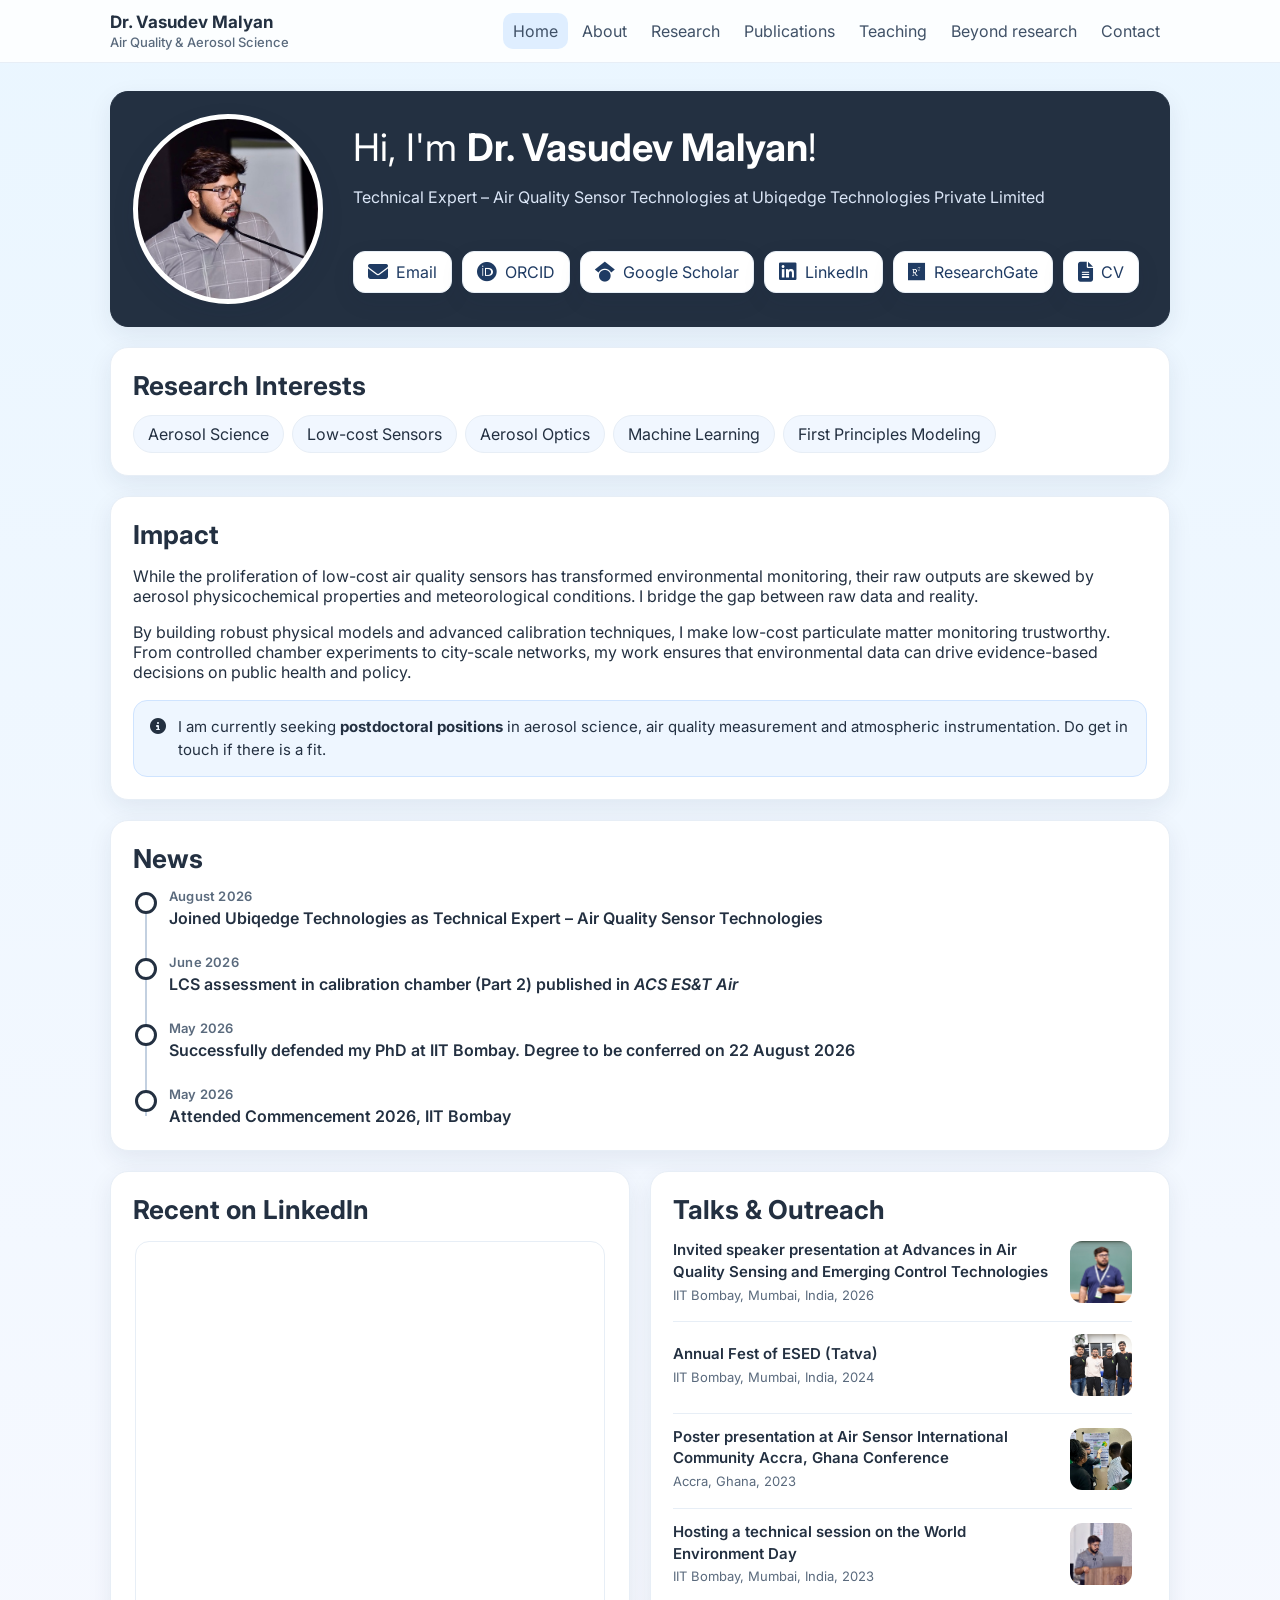
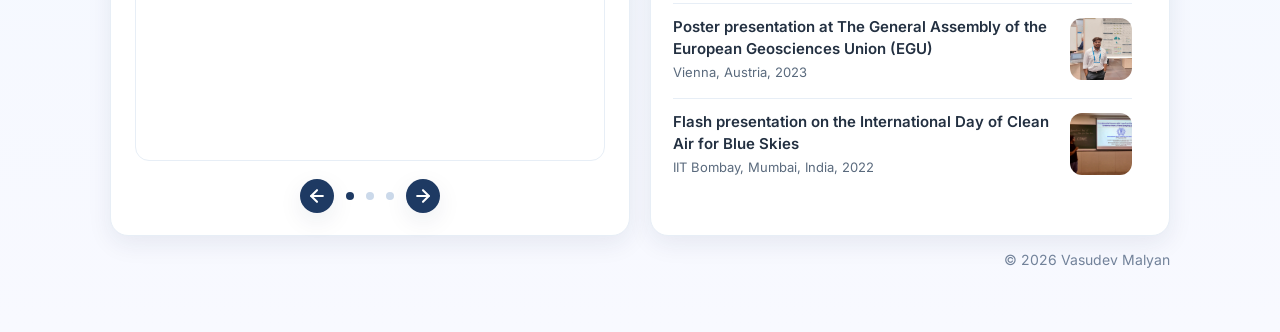
==== index.html @ 6d823f36 "Update index.html" ====
<!DOCTYPE html>
<html lang="en">
<head>
<meta charset="UTF-8">
<meta name="viewport" content="width=device-width, initial-scale=1.0">
<title>Home | Vasudev Malyan</title>
<meta name="description" content="Vasudev Malyan — air quality and aerosol scientist working on the calibration of low-cost particulate matter sensors.">

<!-- link previews (Slack, WhatsApp, LinkedIn, X) -->
<meta property="og:type" content="website">
<meta property="og:title" content="Dr. Vasudev Malyan — Air Quality &amp; Aerosol Science">
<meta property="og:description" content="Physics-based and machine learning frameworks that make low-cost particulate matter sensors accurate enough to act on.">
<meta property="og:url" content="https://vasudevmalyan.github.io/">
<meta name="twitter:card" content="summary_large_image">

<link rel="icon" href="assets/favicon.png">
<link rel="preconnect" href="https://fonts.googleapis.com">
<link rel="preconnect" href="https://fonts.gstatic.com" crossorigin>
<link href="https://fonts.googleapis.com/css2?family=Inter:wght@400;500;600;700&display=swap" rel="stylesheet">
<link rel="stylesheet" href="https://cdnjs.cloudflare.com/ajax/libs/font-awesome/6.7.2/css/all.min.css">
<link rel="stylesheet" href="style.css">

</head>
<body class="page-home">

<!-- ===== SHARED NAV — identical on all seven pages, only "active" moves ===== -->
<header>
  <nav aria-label="Primary">
    <div class="brand">
      <a class="title" href="index.html">Dr. Vasudev Malyan</a>
      <span class="sub">Air Quality &amp; Aerosol Science</span>
    </div>
    <div class="links">
      <a href="index.html" class="active" aria-current="page">Home</a>
      <a href="about.html">About</a>
      <a href="research.html">Research</a>
      <a href="publications.html">Publications</a>
      <a href="teaching.html">Teaching</a>
      <a href="beyond.html">Beyond research</a>
      <a href="contact.html">Contact</a>
    </div>
  </nav>
</header>
<!-- ===== END SHARED NAV ===== -->

<main>
  <div class="wrap hero">
    <div class="grid">

      <!-- ---------- hero ---------- -->
      <div class="card dark hero-card">
        <div class="photo-ring">
          <div class="photo" role="img" aria-label="Portrait of Vasudev Malyan"></div>
        </div>
        <div class="hero-text">
          <h1 style="font-weight: normal;">Hi, I'm <strong style="font-weight: bold;">Dr. Vasudev Malyan</strong>!</h1>
          <p style="margin-bottom: 44px;">Technical Expert &ndash; Air Quality Sensor Technologies at Ubiqedge Technologies Private Limited</p>
          <div class="cta">
            <a class="btn b-mail" href="mailto:malyanvasudev@gmail.com"><i class="fa-solid fa-envelope"></i> Email</a>
            <a class="btn b-orcid" href="https://orcid.org/0000-0003-4185-0477" target="_blank" rel="noreferrer"><i class="fa-brands fa-orcid"></i> ORCID</a>
            <a class="btn b-scholar" href="https://scholar.google.com/citations?user=F7Qm9uYAAAAJ&amp;hl=en" target="_blank" rel="noreferrer"><i class="fa-brands fa-google-scholar"></i> Google Scholar</a>
            <a class="btn b-linkedin" href="https://www.linkedin.com/in/vasudevmalyan/" target="_blank" rel="noreferrer"><i class="fa-brands fa-linkedin"></i> LinkedIn</a>
            <a class="btn b-rg" href="https://www.researchgate.net/profile/Vasudev_Malyan" target="_blank" rel="noreferrer"><i class="fa-brands fa-researchgate"></i> ResearchGate</a>
            <a class="btn b-cv" href="assets/CV_Vasudev_Malyan.pdf" target="_blank" rel="noreferrer"><i class="fa-solid fa-file-lines"></i> CV</a>
          </div>
        </div>
      </div>

      <!-- ---------- research interests ---------- -->
      <div class="card">
        <h2>Research Interests</h2>
        <div class="chips">
          <span class="chip">Aerosol Science</span>
          <span class="chip">Low-cost Sensors</span>
          <span class="chip">Aerosol Optics</span>
          <span class="chip">Machine Learning</span>
          <span class="chip">First Principles Modeling</span>
        </div>
      </div>

      <!-- ---------- impact ---------- -->
      <div class="card">
        <h2>Impact</h2>
        <p>While the proliferation of low-cost air quality sensors has transformed environmental monitoring, their raw outputs are skewed by aerosol physicochemical properties and meteorological conditions. I bridge the gap between raw data and reality.</p>
        <p>By building robust physical models and advanced calibration techniques, I make low-cost particulate matter monitoring trustworthy. From controlled chamber experiments to city-scale networks, my work ensures that environmental data can drive evidence-based decisions on public health and policy.</p>

        <div class="seeking">
          <i class="fa-solid fa-circle-info"></i>
          <div>I am currently seeking <strong>postdoctoral positions</strong> in aerosol science, air quality measurement and atmospheric instrumentation. Do get in touch if there is a fit.</div>
        </div>
      </div>

      <!-- ---------- news: vertical thread ---------- -->
      <div class="card">
        <h2>News</h2>
        <ul class="thread">

          <li>
            <span class="when">August 2026</span>
            <span class="what">Joined Ubiqedge Technologies as Technical Expert &ndash; Air Quality Sensor Technologies</span>
          </li>

          <li>
            <span class="when"> June 2026</span>
            <span class="what">LCS assessment in calibration chamber (Part 2) published in <em>ACS ES&amp;T Air</em></span>
          </li>
          
          <li>
            <span class="when">May 2026</span>
            <span class="what">Successfully defended my PhD at IIT Bombay. Degree to be conferred on 22 August 2026</span>
          </li>

          <li>
            <span class="when">May 2026</span>
            <span class="what">Attended Commencement 2026, IIT Bombay</span>
          </li>

        </ul>
      </div>

      <!-- ---------- bottom panel: LinkedIn + talks ---------- -->
      <div class="duo">

        <!-- To add a post: open it on LinkedIn → the "..." menu on the post →
             "Embed this post" → paste the iframe here, keeping the wrapper div. -->
        <div class="card">
          <h2>Recent on LinkedIn</h2>

          <div class="carousel" id="liCarousel">
            <div class="carousel-track">
              <div class="carousel-slides">

                <div class="carousel-slide li-slide">
                  <iframe src="https://www.linkedin.com/embed/feed/update/urn:li:activity:7464548327653769216"
                          height="520" width="100%" frameborder="0" allowfullscreen title="LinkedIn post"></iframe>
                </div>

                <div class="carousel-slide li-slide">
                  <iframe src="https://www.linkedin.com/embed/feed/update/urn:li:activity:7464235568001011712"
                          height="520" width="100%" frameborder="0" allowfullscreen title="LinkedIn post"></iframe>
                </div>

                <div class="carousel-slide li-slide">
                  <iframe src="https://www.linkedin.com/embed/feed/update/urn:li:activity:7462766788314017792"
                          height="520" width="100%" frameborder="0" allowfullscreen title="LinkedIn post"></iframe>
                </div>

              </div>
            </div>

            <div class="carousel-dots" role="tablist" aria-label="Choose post">
              <button class="carousel-btn prev" data-dir="-1" aria-label="Previous post">
                <svg width="20" height="20" viewBox="0 0 24 24" fill="none" stroke="currentColor" stroke-width="2.5" stroke-linecap="round" stroke-linejoin="round">
                  <line x1="19" y1="12" x2="5" y2="12"></line>
                  <polyline points="12 19 5 12 12 5"></polyline>
                </svg>
              </button>
              <button class="carousel-btn next" data-dir="1" aria-label="Next post">
                <svg width="20" height="20" viewBox="0 0 24 24" fill="none" stroke="currentColor" stroke-width="2.5" stroke-linecap="round" stroke-linejoin="round">
                  <line x1="5" y1="12" x2="19" y2="12"></line>
                  <polyline points="12 5 19 12 12 19"></polyline>
                </svg>
              </button>
            </div>
          </div>
        </div>

        <div class="card">
          <h2>Talks &amp; Outreach</h2>
          
          <!-- Increased max-height to 550px to align with the LinkedIn card and eliminate the white space -->
          <ul class="talks" style="max-height: 550px; overflow-y: auto; padding-right: 15px;">
            
            <!-- Item 1 -->
            <li style="display: flex; justify-content: space-between; align-items: center; gap: 15px;">
              <div>
                <span class="what">Invited speaker presentation at Advances in Air Quality Sensing and Emerging Control Technologies</span>
                <span class="where">IIT Bombay, Mumbai, India, 2026</span>
              </div>
              <img src="assets/antl symposium_2026.jpg" alt="ANTL Symposium" style="width: 62px; height: 62px; object-fit: cover; border-radius: 12px; flex-shrink: 0;">
            </li>
          
            <!-- Item 2 -->
            <li style="display: flex; justify-content: space-between; align-items: center; gap: 15px;">
              <div>
                <span class="what">Annual Fest of ESED (Tatva)</span>
                <span class="where">IIT Bombay, Mumbai, India, 2024</span>
              </div>
              <img src="assets/tatva_2024.jpg" alt="Tatva" style="width: 62px; height: 62px; object-fit: cover; border-radius: 12px; flex-shrink: 0;">
            </li>
          
            <!-- Item 3 -->
            <li style="display: flex; justify-content: space-between; align-items: center; gap: 15px;">
              <div>
                <span class="what">Poster presentation at  Air Sensor International Community Accra, Ghana Conference</span>
                <span class="where">Accra, Ghana, 2023</span>
              </div>
              <img src="assets/ghana_2023.JPG" alt="Ghana" style="width: 62px; height: 62px; object-fit: cover; border-radius: 12px; flex-shrink: 0;">
            </li>
          
            <!-- Item 4 -->
            <li style="display: flex; justify-content: space-between; align-items: center; gap: 15px;">
              <div>
                <span class="what">Hosting a technical session on the World Environment Day</span>
                <span class="where">IIT Bombay, Mumbai, India, 2023</span>
              </div>
              <img src="assets/weday_2023.jpg" alt="WEDay" style="width: 62px; height: 62px; object-fit: cover; border-radius: 12px; flex-shrink: 0;">
            </li>
          
            <!-- Item 5 -->
            <li style="display: flex; justify-content: space-between; align-items: center; gap: 15px;">
              <div>
                <span class="what">Poster presentation at The General Assembly of the European Geosciences Union (EGU)</span>
                <span class="where">Vienna, Austria, 2023</span>
              </div>
              <img src="assets/egu_2023.jpg" alt="EGU" style="width: 62px; height: 62px; object-fit: cover; border-radius: 12px; flex-shrink: 0;">
            </li>
          
            <!-- Item 6 -->
            <li style="display: flex; justify-content: space-between; align-items: center; gap: 15px;">
              <div>
                <span class="what">Flash presentation on the International Day of Clean Air for Blue Skies</span>
                <span class="where">IIT Bombay, Mumbai, India, 2022</span>
              </div>
              <img src="assets/blue skies_2022.jpg" alt="Blue Skies" style="width: 62px; height: 62px; object-fit: cover; border-radius: 12px; flex-shrink: 0;">
            </li>
          
          </ul>
        </div>
      </div>
      
      <!-- Footer placed inside the main container to match width and pulled up closer to the boxes -->
      <footer style="text-align: right; margin-top: -5px; padding-bottom: 20px;">
        &copy; 2026 Vasudev Malyan
      </footer>
      
    </div>
  </div>
</main>

<script>
(function(){
  var root = document.getElementById('liCarousel');
  if(!root) return;
  var slides = root.querySelector('.carousel-slides');
  var count  = slides.children.length;
  var dots   = root.querySelector('.carousel-dots');
  var btns   = root.querySelectorAll('.carousel-btn');
  var made   = [];
  var i = 0;

  for(var n = 0; n < count; n++){
    var d = document.createElement('button');
    d.className = 'carousel-dot';
    d.setAttribute('role','tab');
    d.setAttribute('aria-label','Post ' + (n+1));
    d.addEventListener('click', (function(k){ return function(){ go(k); }; })(n));
    // dots sit between the prev and next buttons
    dots.insertBefore(d, btns[1]);
    made.push(d);
  }

  function go(k){
    i = (k + count) % count;
    slides.style.transform = 'translateX(' + (-i * 100) + '%)';
    for(var n = 0; n < made.length; n++){
      made[n].setAttribute('aria-selected', n === i ? 'true' : 'false');
    }
  }

  btns.forEach(function(b){
    b.addEventListener('click', function(){ go(i + parseInt(b.dataset.dir, 10)); });
  });

  go(0);
})();
</script>

</body>
</html>
---- style.css ----
/* =================================================================
   Vasudev Malyan — shared stylesheet
   Linked by all seven pages.
   ================================================================= */

:root{
  --bg:#ffffff;
  --grad1:#EAF6FF;
  --grad2:#F8F9FF;
  --card:#ffffff;
  --text:#233041;
  --muted:#5a6a7d;
  --accent:#3A86FF;
  --deep:#233041;
  --border:#e7eef6;
  --chip:#F1F7FF;
  --radius:18px;
  --shadow:0 8px 24px rgba(21,40,76,.08);
  --max:1100px;
}
*{box-sizing:border-box}
html{scroll-behavior:smooth}
body{margin:0;font-family:Inter,system-ui,Segoe UI,Roboto,Helvetica,Arial,sans-serif;color:var(--text);
  background:linear-gradient(180deg,var(--grad1),var(--grad2));}
a{color:var(--accent);text-decoration:none}
a:hover{text-decoration:underline}
a:focus-visible{outline:2px solid var(--accent);outline-offset:3px;border-radius:4px}

/* ---------- header & navigation ---------- */
header{position:sticky;top:0;z-index:30;background:rgba(255,255,255,.85);
  backdrop-filter:saturate(140%) blur(8px);border-bottom:1px solid var(--border)}
nav{max-width:var(--max);margin:auto;display:flex;align-items:center;justify-content:space-between;
  gap:16px;padding:12px 20px}
.brand{display:flex;flex-direction:column;gap:2px}
.brand .title{font-weight:700;color:var(--text);font-size:17px}
.brand a.title:hover{text-decoration:none;color:var(--accent)}
.brand .sub{font-size:13px;color:var(--muted);font-weight:500}
.links a{padding:8px 10px;border-radius:10px;color:#405167}
.links a:hover{background:#edf4ff}
.links a.active{background:#dfeeff}

/* ---------- layout ---------- */
.wrap{max-width:var(--max);margin:auto;padding:28px 20px}
.grid{display:grid;gap:20px}
.card{background:var(--card);border:1px solid var(--border);border-radius:var(--radius);box-shadow:var(--shadow);padding:22px}
h1{font-size:38px;line-height:1.2;margin:0 0 10px}
h2{font-size:26px;margin:0 0 14px}
h3{font-size:18px;margin:0 0 6px}
p.lead{color:var(--muted);margin-top:0}
.hero{padding-top:28px}
.muted{color:var(--muted)}

/* ---------- home: intro paragraph & availability note ---------- */
.lead-para{margin:0;font-size:16px;line-height:1.7}

.seeking{display:flex;gap:12px;align-items:flex-start;background:#eef6ff;border:1px solid #cfe4ff;
  border-radius:14px;padding:14px 16px;margin-top:18px;font-size:15px;line-height:1.55}
.seeking i{color:var(--deep);font-size:16px;margin-top:3px;flex-shrink:0}

/* ---------- at a glance: circles ---------- */
.glance{display:flex;flex-wrap:wrap;gap:22px;margin-top:4px}
.glance-item{display:flex;flex-direction:column;align-items:center;width:calc(25% - 17px)}
.glance-circle{
  width:98px;height:98px;border-radius:50%;
  background:var(--accent);color:#fff;
  display:flex;align-items:center;justify-content:center;
  font-size:32px;font-weight:700;letter-spacing:-.5px;
  box-shadow:0 6px 18px rgba(58,134,255,.32)}
.glance-circle.sm{font-size:18px;letter-spacing:0;text-align:center;line-height:1.2;padding:0 8px}
.glance-label{margin-top:12px;text-align:center;font-size:14px;color:var(--muted);line-height:1.4}

/* ---------- news thread ---------- */
.thread{list-style:none;margin:0;padding:0;position:relative}
.thread::before{content:"";position:absolute;left:12px;top:12px;bottom:12px;width:2px;background:#c3d0e0}
.thread li{position:relative;padding:0 0 24px 36px}
.thread li:last-child{padding-bottom:0}
.thread li::before{content:"";position:absolute;left:2px;top:4px;width:16px;height:16px;border-radius:50%;
  background:#fff;border:3px solid var(--deep);z-index:1}
.thread .when{display:block;font-size:13px;font-weight:600;color:var(--muted);margin-bottom:3px;letter-spacing:.2px}
.thread .what{display:block;font-size:16px;font-weight:600;line-height:1.45}
.thread .detail{margin:5px 0 0;font-size:14px;color:var(--muted);line-height:1.55}

/* ---------- chips ---------- */
.chips{display:flex;flex-wrap:wrap;gap:8px;margin-top:12px}
.chip{background:var(--chip);border:1px solid var(--border);padding:8px 14px;border-radius:999px;color:#233041;font-size:16px}

/* ---------- lists & buttons ---------- */
.list{display:grid;gap:12px;padding-left:0;margin:0;list-style:none}
.item{padding:14px;border:1px solid var(--border);background:#fff;border-radius:14px}
.cta{display:flex;gap:10px;flex-wrap:wrap;margin-top:16px}
.btn{display:inline-flex;align-items:center;gap:8px;background:#fff;border:1px solid var(--border);
  padding:10px 14px;border-radius:12px;color:#1f3b63;box-shadow:var(--shadow);font-size:16px}
.btn i{font-size:20px;line-height:1}
.btn:hover{background:#f4f8ff;text-decoration:none}

/* ---------- footer ---------- */
footer{color:#72829a;font-size:14px;margin:30px 0 16px;text-align:center}
.footer-wrap {
  text-align: right;         /* Pushes the text to the right */
  max-width: 1200px;         /* Change this number to match the max-width of your main content */
  margin: 0 auto;            /* This centers the invisible footer box on the page */
  padding: 20px;             /* Adds a little breathing room so it doesn't touch the absolute edge */
}

/* ---------- dark card (hero, page headings) ---------- */
.card.dark{background:var(--deep);border-color:var(--deep);color:#fff}
.card.dark h1,.card.dark h2,.card.dark h3{color:#fff}
.card.dark p{color:#dbe6f7}
.card.dark strong{color:#fff}
.card.dark a:not(.btn){color:#a8ccff}

/* ---------- hero: photo beside the text, inside the dark card ---------- */
.hero-card{display:flex;align-items:center;gap:30px}
.hero-card .photo{width:190px;height:190px;flex-shrink:0;border-radius:50%;border:5px solid #fff;
  box-shadow:var(--shadow);background:#e8f6ff url('assets/Profile picture_VM.jpg') center/cover no-repeat}
.hero-card .hero-text{min-width:0}
@media(max-width:760px){
  .hero-card{flex-direction:column;text-align:center;gap:20px}
  .hero-card .photo{width:150px;height:150px}
  .cta{justify-content:center}
}

/* ---------- publications ---------- */
.pub h3{margin:0 0 4px;font-weight:600;line-height:1.4;font-size:16px}
.pub h3 a{color:var(--accent)}
.pub .authors{margin:0;font-size:14px;font-weight:600}
.pub .venue{margin:0;font-size:14px;color:var(--muted);font-style:italic}
.badge{display:inline-block;background:var(--chip);border:1px solid var(--accent);color:var(--accent);
  padding:1px 8px;border-radius:999px;font-size:10px;font-weight:600;letter-spacing:.3px;
  text-transform:uppercase;margin-left:6px;vertical-align:2px;white-space:nowrap}

/* ---------- highlights with graphical abstracts ---------- */
.highlight{margin-top:28px}
.highlight:first-of-type{margin-top:0}
.highlight h3{font-size:19px;line-height:1.35;margin:0 0 6px;font-weight:700}
.highlight h3 a{color:var(--accent)}
.highlight .authors{margin:0;font-weight:700;font-size:15px}
.highlight .venue{margin:0 0 14px;font-size:15px}
.figure{background:#f7fbff;border:1px solid var(--border);border-radius:14px;padding:12px;margin:0}
.figure img{width:100%;height:auto;display:block;border-radius:8px}
.figure figcaption{margin-top:10px;text-align:center;font-size:14px;line-height:1.5}

/* ---------- CV entries (experience, education) ----------
   A two-column table: description left, location/dates right-aligned. */
.cv-entry{width:100%;border-collapse:collapse;table-layout:auto}
.cv-entry td{padding:0 0 2px;vertical-align:baseline;border:none}
.cv-entry .org{font-weight:700;font-size:16px}
.cv-entry .role{font-size:15px}
.cv-entry .right{text-align:right;white-space:nowrap;color:var(--muted);font-size:14px;width:1%;padding-left:20px}
.cv-note{margin:8px 0 0;font-size:14px;color:var(--muted);line-height:1.55}
.cv-note em{color:var(--text);font-style:normal;font-weight:700;text-decoration:underline}
.cv-grade{font-weight:600;color:var(--text)}

/* ---------- awards table ---------- */
.cv-table{width:100%;border-collapse:collapse}
.cv-table td{padding:9px 0;border-top:1px solid var(--border);vertical-align:top;font-size:15px}
.cv-table tr:first-child td{border-top:none}
.cv-table .yr{width:1%;color:var(--muted);font-weight:600;font-size:14px;white-space:nowrap;padding-right:32px}

/* ---------- simple entries (projects, conferences) ---------- */
.entry strong{font-size:16px}
.entry .meta{display:block;font-size:15px;margin-top:2px}
.entry .note{display:block;color:var(--muted);font-size:14px;margin-top:2px}

/* ---------- skills groups ---------- */
.group{margin-top:16px}
.group:first-child{margin-top:0}
.group h3{font-size:16px;margin:0}

/* ---------- research themes ---------- */
.theme + .theme{margin-top:18px;padding-top:18px;border-top:1px solid var(--border)}

/* ===== split image + text sections ===== */
.split{
  display:grid;
  grid-template-columns:1fr 1fr;
  gap:30px;
  align-items:stretch;
}

.split-fig{margin:0;display:flex;flex-direction:column;min-height:0}

/* the wrapper holds the height; the image is absolutely positioned inside it,
   so the image itself contributes nothing to the row height */
.split-img{
  position:relative;
  flex:1 1 auto;
  min-height:280px;
}
.split-img img{
  position:absolute;inset:0;
  width:100%;height:100%;
  object-fit:contain;
  object-position:center;
  display:block;
  border-radius:14px;
  border:1px solid var(--border);
  background:#fff;
}

.split-fig figcaption{
  flex:0 0 auto;
  font-size:13px;
  line-height:1.5;
  color:var(--muted);
  margin-top:10px;
}

.split-text{display:flex;flex-direction:column;justify-content:center}
.split-text h2{margin-top:0}
.split-text p{margin:0 0 14px}
.split-text p:last-child{margin-bottom:0}

.split-list{list-style:none;padding:0;margin:0 0 14px}
.split-list li{position:relative;padding-left:20px;margin-bottom:7px;line-height:1.55}
.split-list li::before{content:"";position:absolute;left:0;top:.62em;width:7px;height:7px;
  border-radius:50%;background:var(--text)}
.split-list .hl{color:var(--accent);font-weight:600}

.split--reverse .split-fig{order:2}
.split--reverse .split-text{order:1}

/* ---------- carousel (shared shell) ---------- */
.carousel{position:relative;padding:0 54px}
.carousel-track{overflow:hidden}
.carousel-slides{display:flex;transition:transform .35s ease}
.carousel-slide{min-width:100%;padding:2px}

/* UPDATED BUTTON STYLES HERE */
.carousel-btn{
  position:absolute;top:50%;transform:translateY(-50%);
  width:40px;height:40px;border-radius:50%;
  background:#1e3a63;
  border:none;
  outline:none;
  box-shadow:var(--shadow);
  display:flex;align-items:center;justify-content:center;
  color:#ffffff;font-size:15px;cursor:pointer;z-index:2;
  transition:background-color 0.2s ease-in-out;
}
.carousel-btn:hover{background:#132745}

.carousel-btn.prev{left:0}
.carousel-btn.next{right:0}

.carousel-dots{display:flex;justify-content:center;align-items:center;gap:8px;margin-top:16px}
.carousel-dot{width:8px;height:8px;border-radius:50%;background:#cbd9ea;border:none;padding:0;cursor:pointer}
.carousel-dot[aria-selected="true"]{background:#1e3a63}

/* ---------- publication carousel (research page) ----------
   NOTE: research.html carries the same rules in a page-level <style>
   block, which is what actually renders. Keep the two in sync.
   A hard height on the track and slide means every slide is identical
   regardless of title length or abstract aspect ratio. */
#pubCarousel .carousel-track{height:460px}
#pubCarousel .carousel-slide{height:460px;overflow:hidden}
#pubCarousel .carousel-slide h3{font-size:18px;line-height:1.35;margin:0 0 5px;font-weight:700}
#pubCarousel .carousel-slide h3 a{color:var(--accent)}
#pubCarousel .carousel-slide .authors{margin:0;font-weight:700;font-size:14px}
#pubCarousel .carousel-slide .venue{margin:0 0 10px;font-size:14px;color:var(--muted);font-style:italic}
#pubCarousel .carousel-slide .figure{padding:10px}
#pubCarousel .carousel-slide .figure img{
  height:260px;width:100%;object-fit:contain;object-position:center;background:#fff}
#pubCarousel .carousel-slide .figure figcaption{margin-top:8px;font-size:13px}

/* ---------- two-column bottom panel (home) ---------- */
.duo{display:grid;grid-template-columns:1fr 1fr;gap:20px;align-items:stretch}
.duo > .card{display:flex;flex-direction:column}

/* narrow column — no side gutters; arrows sit in the dots row */
#liCarousel{padding:0}
#liCarousel .carousel-btn{position:static;transform:none;width:34px;height:34px;font-size:13px}
#liCarousel .carousel-dots{gap:12px}
.li-slide{display:flex;justify-content:center}
.li-slide iframe{width:100%;height:520px;border:1px solid var(--border);border-radius:14px;
  background:#fff;display:block}

/* talks list — fills the column and spreads its entries down it */
.talks{list-style:none;margin:0;padding:0;flex:1 1 auto;
  display:flex;flex-direction:column;justify-content:space-between}
.talks li{padding:12px 0;border-top:1px solid var(--border)}
.talks li:first-child{border-top:none;padding-top:0}
.talks .what{display:block;font-size:15px;font-weight:600;line-height:1.45}
.talks .where{display:block;font-size:13px;color:var(--muted);margin-top:3px;line-height:1.5}

/* ---------- medium screens: seven nav links need tighter spacing ---------- */
@media(max-width:1000px){
  .links a{padding:8px 7px;font-size:15px}
  nav{gap:12px}
}

@media(max-width:900px){
  .duo{grid-template-columns:1fr}
}

/* ---------- small screens ---------- */
@media(max-width:820px){
  .split{grid-template-columns:1fr;gap:22px}
  .split-img{position:static;min-height:0}
  .split-img img{position:static;height:auto;object-fit:initial}
  .split--reverse .split-fig,.split--reverse .split-text{order:initial}

  /* no room for side gutters — arrows drop down beside the dots */
  .carousel{padding:0}
  .carousel-btn{position:static;transform:none}
  .carousel-dots{gap:12px}

  #pubCarousel .carousel-track{height:auto}
  #pubCarousel .carousel-slide{height:auto;overflow:visible}
  #pubCarousel .carousel-slide .figure img{height:200px}
}
@media(max-width:720px){
  nav{flex-wrap:wrap;gap:10px;padding:10px 16px}
  .links{display:flex;flex-wrap:wrap;gap:2px}
  .links a{padding:6px 8px;font-size:14px}
  h1{font-size:30px}
  h2{font-size:22px}
  .wrap{padding:20px 16px}
  .glance{gap:18px;justify-content:center}
  .glance-item{width:calc(50% - 9px)}
  .glance-circle{width:84px;height:84px;font-size:27px}
  .glance-circle.sm{font-size:16px}
}
@media(max-width:640px){
  /* stack the CV columns instead of squeezing them */
  .cv-entry,.cv-entry tbody,.cv-entry tr,.cv-entry td{display:block;width:auto}
  .cv-entry .right{text-align:left;padding-left:0;white-space:normal;margin-bottom:4px}
  .cv-table .yr{padding-right:16px}
}

@media (prefers-reduced-motion: reduce){
  html{scroll-behavior:auto}
  .carousel-slides{transition:none}
}
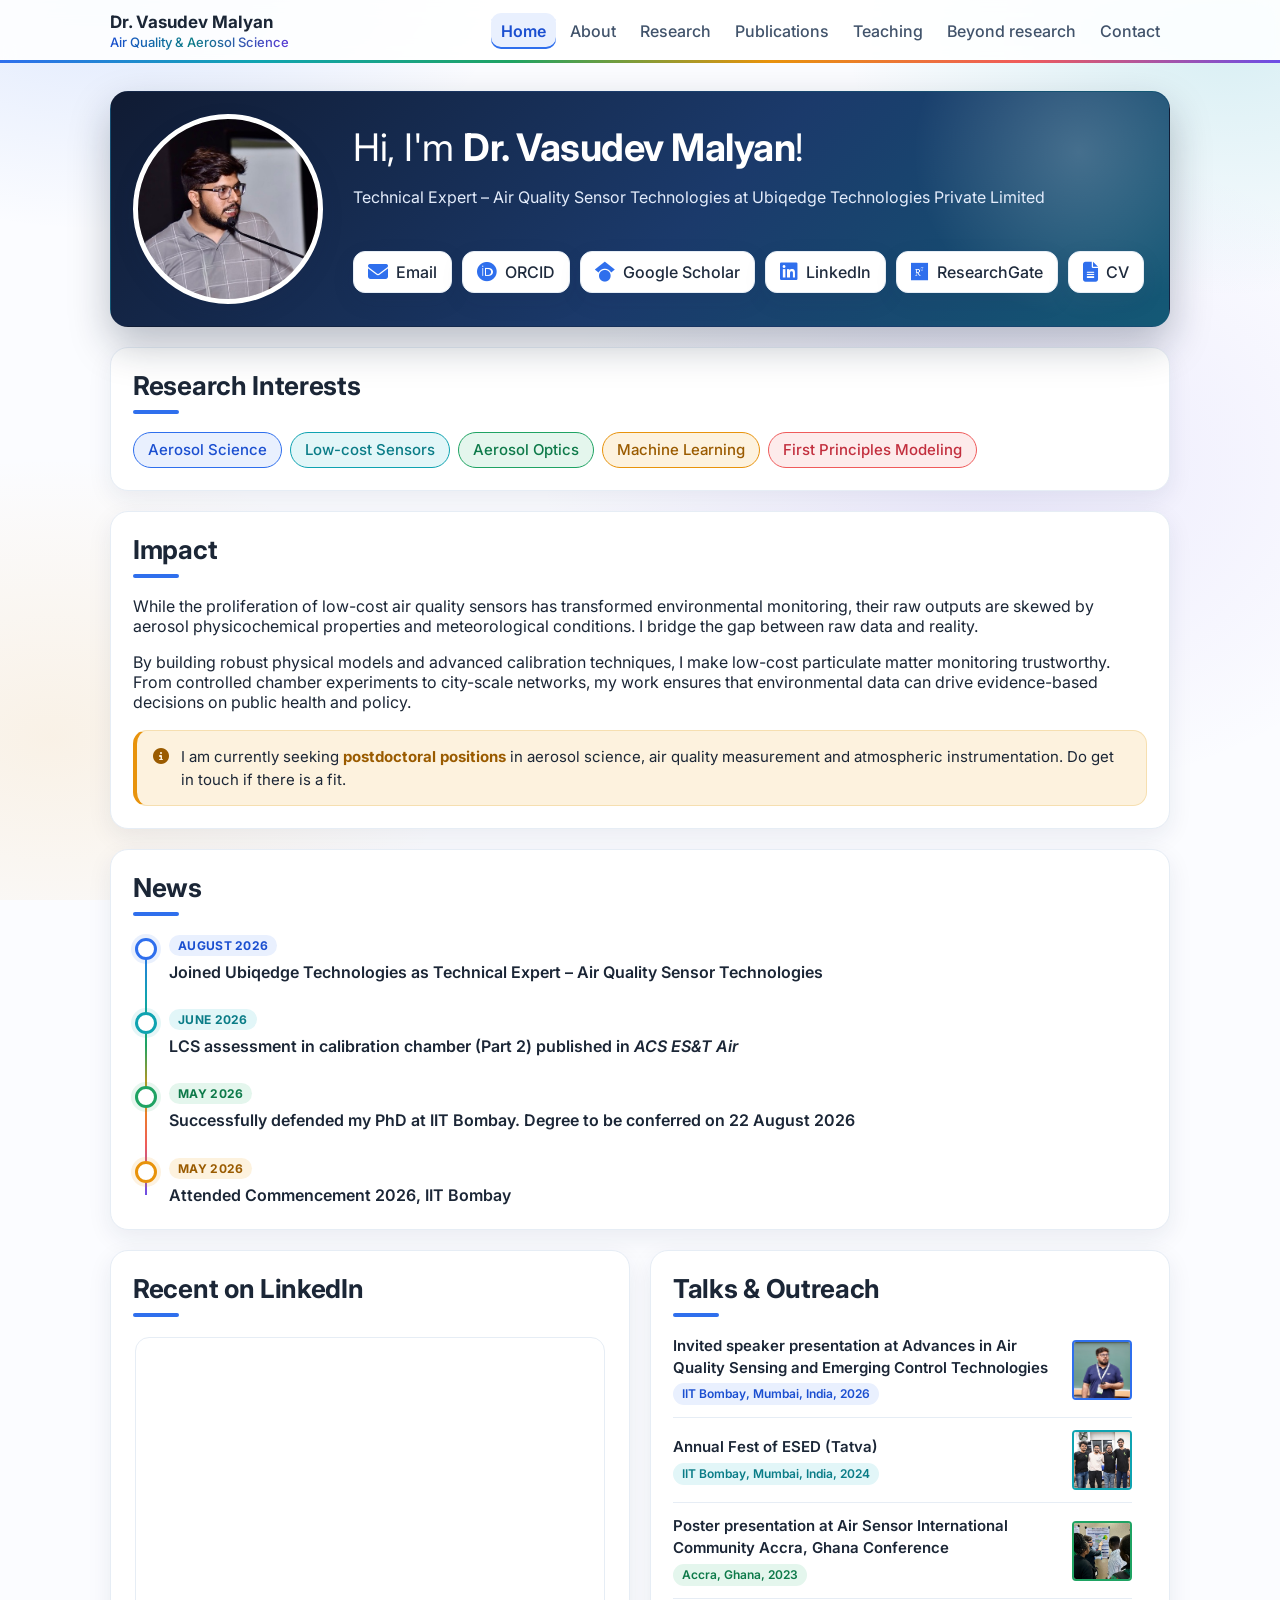
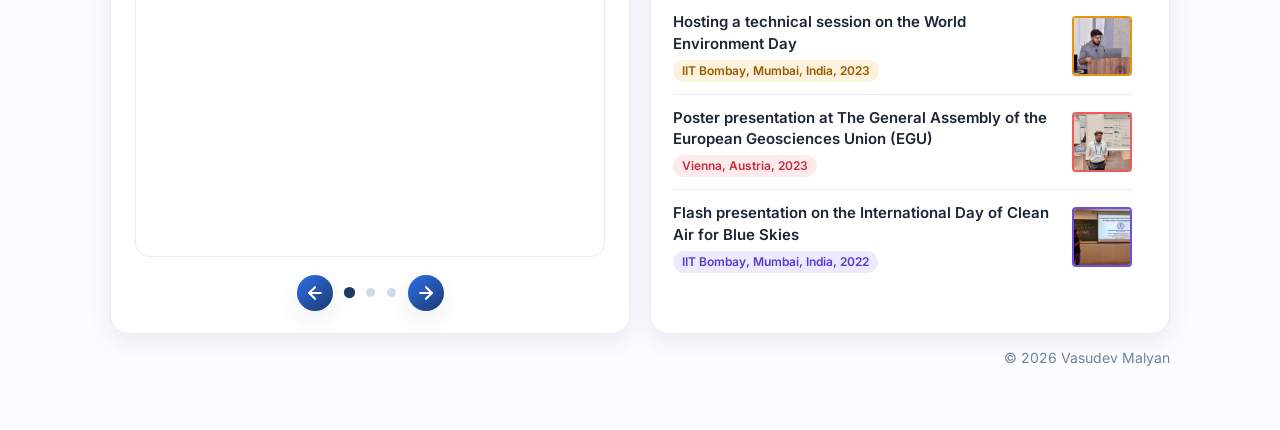
==== commit 698bddf7: "Update index.html" ====
--- a/index.html
+++ b/index.html
@@ -20,8 +20,26 @@
 <link rel="stylesheet" href="https://cdnjs.cloudflare.com/ajax/libs/font-awesome/6.7.2/css/all.min.css">
 <link rel="stylesheet" href="style.css">
 
+<!-- ADDED: Forces the solid dark blue arrow style regardless of style.css -->
+<style>
+  .carousel-btn {
+    background-color: #1e3a63 !important;
+    color: #ffffff !important;
+    border: none !important;
+    outline: none !important;
+    box-shadow: var(--shadow) !important;
+    transition: background-color 0.2s ease-in-out !important;
+  }
+  .carousel-btn:hover {
+    background-color: #132745 !important;
+  }
+  /* NEW: Forces the active dot to match the dark blue arrows */
+  .carousel-dot[aria-selected="true"] {
+    background-color: #1e3a63 !important;
+  }
+</style>
 </head>
-<body class="page-home">
+<body>
 
 <!-- ===== SHARED NAV — identical on all seven pages, only "active" moves ===== -->
 <header>
@@ -49,19 +67,17 @@
 
       <!-- ---------- hero ---------- -->
       <div class="card dark hero-card">
-        <div class="photo-ring">
-          <div class="photo" role="img" aria-label="Portrait of Vasudev Malyan"></div>
-        </div>
+        <div class="photo" role="img" aria-label="Portrait of Vasudev Malyan"></div>
         <div class="hero-text">
           <h1 style="font-weight: normal;">Hi, I'm <strong style="font-weight: bold;">Dr. Vasudev Malyan</strong>!</h1>
           <p style="margin-bottom: 44px;">Technical Expert &ndash; Air Quality Sensor Technologies at Ubiqedge Technologies Private Limited</p>
           <div class="cta">
-            <a class="btn b-mail" href="mailto:malyanvasudev@gmail.com"><i class="fa-solid fa-envelope"></i> Email</a>
-            <a class="btn b-orcid" href="https://orcid.org/0000-0003-4185-0477" target="_blank" rel="noreferrer"><i class="fa-brands fa-orcid"></i> ORCID</a>
-            <a class="btn b-scholar" href="https://scholar.google.com/citations?user=F7Qm9uYAAAAJ&amp;hl=en" target="_blank" rel="noreferrer"><i class="fa-brands fa-google-scholar"></i> Google Scholar</a>
-            <a class="btn b-linkedin" href="https://www.linkedin.com/in/vasudevmalyan/" target="_blank" rel="noreferrer"><i class="fa-brands fa-linkedin"></i> LinkedIn</a>
-            <a class="btn b-rg" href="https://www.researchgate.net/profile/Vasudev_Malyan" target="_blank" rel="noreferrer"><i class="fa-brands fa-researchgate"></i> ResearchGate</a>
-            <a class="btn b-cv" href="assets/CV_Vasudev_Malyan.pdf" target="_blank" rel="noreferrer"><i class="fa-solid fa-file-lines"></i> CV</a>
+            <a class="btn" href="mailto:malyanvasudev@gmail.com"><i class="fa-solid fa-envelope"></i> Email</a>
+            <a class="btn" href="https://orcid.org/0000-0003-4185-0477" target="_blank" rel="noreferrer"><i class="fa-brands fa-orcid"></i> ORCID</a>
+            <a class="btn" href="https://scholar.google.com/citations?user=F7Qm9uYAAAAJ&amp;hl=en" target="_blank" rel="noreferrer"><i class="fa-brands fa-google-scholar"></i> Google Scholar</a>
+            <a class="btn" href="https://www.linkedin.com/in/vasudevmalyan/" target="_blank" rel="noreferrer"><i class="fa-brands fa-linkedin"></i> LinkedIn</a>
+            <a class="btn" href="https://www.researchgate.net/profile/Vasudev_Malyan" target="_blank" rel="noreferrer"><i class="fa-brands fa-researchgate"></i> ResearchGate</a>
+            <a class="btn" href="assets/CV_Vasudev_Malyan.pdf" target="_blank" rel="noreferrer"><i class="fa-solid fa-file-lines"></i> CV</a>
           </div>
         </div>
       </div>
@@ -177,7 +193,7 @@
                 <span class="what">Invited speaker presentation at Advances in Air Quality Sensing and Emerging Control Technologies</span>
                 <span class="where">IIT Bombay, Mumbai, India, 2026</span>
               </div>
-              <img src="assets/antl symposium_2026.jpg" alt="ANTL Symposium" style="width: 62px; height: 62px; object-fit: cover; border-radius: 12px; flex-shrink: 0;">
+              <img src="assets/antl symposium_2026.jpg" alt="ANTL Symposium" style="width: 60px; height: 60px; object-fit: cover; border-radius: 4px; flex-shrink: 0;">
             </li>
           
             <!-- Item 2 -->
@@ -186,7 +202,7 @@
                 <span class="what">Annual Fest of ESED (Tatva)</span>
                 <span class="where">IIT Bombay, Mumbai, India, 2024</span>
               </div>
-              <img src="assets/tatva_2024.jpg" alt="Tatva" style="width: 62px; height: 62px; object-fit: cover; border-radius: 12px; flex-shrink: 0;">
+              <img src="assets/tatva_2024.jpg" alt="Tatva" style="width: 60px; height: 60px; object-fit: cover; border-radius: 4px; flex-shrink: 0;">
             </li>
           
             <!-- Item 3 -->
@@ -195,7 +211,7 @@
                 <span class="what">Poster presentation at  Air Sensor International Community Accra, Ghana Conference</span>
                 <span class="where">Accra, Ghana, 2023</span>
               </div>
-              <img src="assets/ghana_2023.JPG" alt="Ghana" style="width: 62px; height: 62px; object-fit: cover; border-radius: 12px; flex-shrink: 0;">
+              <img src="assets/ghana_2023.JPG" alt="Ghana" style="width: 60px; height: 60px; object-fit: cover; border-radius: 4px; flex-shrink: 0;">
             </li>
           
             <!-- Item 4 -->
@@ -204,7 +220,7 @@
                 <span class="what">Hosting a technical session on the World Environment Day</span>
                 <span class="where">IIT Bombay, Mumbai, India, 2023</span>
               </div>
-              <img src="assets/weday_2023.jpg" alt="WEDay" style="width: 62px; height: 62px; object-fit: cover; border-radius: 12px; flex-shrink: 0;">
+              <img src="assets/weday_2023.jpg" alt="WEDay" style="width: 60px; height: 60px; object-fit: cover; border-radius: 4px; flex-shrink: 0;">
             </li>
           
             <!-- Item 5 -->
@@ -213,7 +229,7 @@
                 <span class="what">Poster presentation at The General Assembly of the European Geosciences Union (EGU)</span>
                 <span class="where">Vienna, Austria, 2023</span>
               </div>
-              <img src="assets/egu_2023.jpg" alt="EGU" style="width: 62px; height: 62px; object-fit: cover; border-radius: 12px; flex-shrink: 0;">
+              <img src="assets/egu_2023.jpg" alt="EGU" style="width: 60px; height: 60px; object-fit: cover; border-radius: 4px; flex-shrink: 0;">
             </li>
           
             <!-- Item 6 -->
@@ -222,7 +238,7 @@
                 <span class="what">Flash presentation on the International Day of Clean Air for Blue Skies</span>
                 <span class="where">IIT Bombay, Mumbai, India, 2022</span>
               </div>
-              <img src="assets/blue skies_2022.jpg" alt="Blue Skies" style="width: 62px; height: 62px; object-fit: cover; border-radius: 12px; flex-shrink: 0;">
+              <img src="assets/blue skies_2022.jpg" alt="Blue Skies" style="width: 60px; height: 60px; object-fit: cover; border-radius: 4px; flex-shrink: 0;">
             </li>
           
           </ul>
--- a/style.css
+++ b/style.css
@@ -1,50 +1,134 @@
 /* =================================================================
    Vasudev Malyan — shared stylesheet
    Linked by all seven pages.
+
+   COLOUR SYSTEM
+   -------------
+   1. A fixed six-colour spectrum palette (--s1 … --s6) used for
+      anything that should feel varied: chips, timeline dots, list
+      rails, bullets.
+   2. A per-page accent set on <body class="page-…">:
+        --c        solid accent (fills, rules, dots)
+        --c-ink    darkened accent, safe for text on white
+        --c-soft   very light tint for backgrounds
+        --hero1/2/3  the three stops of that page's dark hero card
+      Change a page's personality by editing one block below.
+   3. Brand colours live on .btn variants (--b) so every external
+      link carries its own logo colour.
    ================================================================= */
 
 :root{
+  /* spectrum — scattered light, used across the whole site */
+  --s1:#2F6FED;   /* blue    */
+  --s2:#0FA3B1;   /* teal    */
+  --s3:#1FA363;   /* green   */
+  --s4:#E8930C;   /* amber   */
+  --s5:#EF5B5B;   /* coral   */
+  --s6:#6B4EE6;   /* violet  */
+
+  --s1-ink:#1B4FD0; --s1-soft:#E9F0FE;
+  --s2-ink:#0A7C87; --s2-soft:#E2F6F8;
+  --s3-ink:#0E7A4A; --s3-soft:#E4F6ED;
+  --s4-ink:#9A5B00; --s4-soft:#FDF2DE;
+  --s5-ink:#C22F3E; --s5-soft:#FDEBEB;
+  --s6-ink:#5A3AD6; --s6-soft:#EEEAFD;
+
   --bg:#ffffff;
-  --grad1:#EAF6FF;
-  --grad2:#F8F9FF;
   --card:#ffffff;
-  --text:#233041;
+  --text:#1B2636;
   --muted:#5a6a7d;
-  --accent:#3A86FF;
-  --deep:#233041;
-  --border:#e7eef6;
-  --chip:#F1F7FF;
+  --deep:#131E33;
+  --border:#e6edf5;
   --radius:18px;
   --shadow:0 8px 24px rgba(21,40,76,.08);
   --max:1100px;
 }
+
+/* ---------- per-page accents ---------- */
+body{
+  --c:var(--s1); --c-ink:var(--s1-ink); --c-soft:var(--s1-soft);
+  --hero1:#101B33; --hero2:#1B3A6B; --hero3:#0F6E7D;
+}
+body.page-about{
+  --c:var(--s6); --c-ink:var(--s6-ink); --c-soft:var(--s6-soft);
+  --hero1:#171238; --hero2:#3A2C86; --hero3:#6B4EE6;
+}
+body.page-research{
+  --c:var(--s2); --c-ink:var(--s2-ink); --c-soft:var(--s2-soft);
+  --hero1:#07202E; --hero2:#0B4A63; --hero3:#12A6B4;
+}
+body.page-publications{
+  --c:#8B4EC6; --c-ink:#7A3BB0; --c-soft:#F2E9FA;
+  --hero1:#1A1030; --hero2:#4A2A7A; --hero3:#8B4EC6;
+}
+body.page-teaching{
+  --c:var(--s4); --c-ink:var(--s4-ink); --c-soft:var(--s4-soft);
+  --hero1:#2A1608; --hero2:#7A3E10; --hero3:#E8930C;
+}
+body.page-beyond{
+  --c:var(--s5); --c-ink:var(--s5-ink); --c-soft:var(--s5-soft);
+  --hero1:#2E0F1C; --hero2:#7A2540; --hero3:#EF5B5B;
+}
+body.page-contact{
+  --c:var(--s3); --c-ink:var(--s3-ink); --c-soft:var(--s3-soft);
+  --hero1:#062319; --hero2:#0B5A3F; --hero3:#1FA363;
+}
+/* legacy alias — older rules referenced --accent */
+body{--accent:var(--c-ink)}
+
 *{box-sizing:border-box}
 html{scroll-behavior:smooth}
-body{margin:0;font-family:Inter,system-ui,Segoe UI,Roboto,Helvetica,Arial,sans-serif;color:var(--text);
-  background:linear-gradient(180deg,var(--grad1),var(--grad2));}
-a{color:var(--accent);text-decoration:none}
+
+body{
+  margin:0;
+  font-family:Inter,system-ui,Segoe UI,Roboto,Helvetica,Arial,sans-serif;
+  color:var(--text);
+  background-color:#fbfcff;
+  /* soft scattering blooms — the page never reads as flat grey */
+  background-image:
+    radial-gradient(680px 460px at 8% -6%,  rgba(47,111,237,.16), transparent 62%),
+    radial-gradient(620px 420px at 96% 4%,  rgba(15,163,177,.15), transparent 62%),
+    radial-gradient(720px 520px at 78% 52%, rgba(107,78,230,.10), transparent 64%),
+    radial-gradient(640px 440px at 4% 82%,  rgba(232,147,12,.10), transparent 64%);
+  background-attachment:fixed;
+  background-repeat:no-repeat;
+}
+
+a{color:var(--c-ink);text-decoration:none}
 a:hover{text-decoration:underline}
-a:focus-visible{outline:2px solid var(--accent);outline-offset:3px;border-radius:4px}
+a:focus-visible{outline:2px solid var(--c);outline-offset:3px;border-radius:4px}
 
 /* ---------- header & navigation ---------- */
-header{position:sticky;top:0;z-index:30;background:rgba(255,255,255,.85);
-  backdrop-filter:saturate(140%) blur(8px);border-bottom:1px solid var(--border)}
+header{position:sticky;top:0;z-index:30;background:rgba(255,255,255,.88);
+  backdrop-filter:saturate(150%) blur(10px);border-bottom:1px solid var(--border)}
+/* spectrum hairline — ties the palette together on every page */
+header::after{content:"";position:absolute;left:0;right:0;bottom:-1px;height:3px;
+  background:linear-gradient(90deg,var(--s1),var(--s2),var(--s3),var(--s4),var(--s5),var(--s6))}
+
 nav{max-width:var(--max);margin:auto;display:flex;align-items:center;justify-content:space-between;
   gap:16px;padding:12px 20px}
 .brand{display:flex;flex-direction:column;gap:2px}
 .brand .title{font-weight:700;color:var(--text);font-size:17px}
-.brand a.title:hover{text-decoration:none;color:var(--accent)}
-.brand .sub{font-size:13px;color:var(--muted);font-weight:500}
-.links a{padding:8px 10px;border-radius:10px;color:#405167}
-.links a:hover{background:#edf4ff}
-.links a.active{background:#dfeeff}
+.brand a.title:hover{text-decoration:none;color:var(--c-ink)}
+.brand .sub{font-size:13px;color:var(--muted);font-weight:500;
+  background:linear-gradient(90deg,var(--s1-ink),var(--s2-ink) 45%,var(--s6-ink));
+  -webkit-background-clip:text;background-clip:text;color:transparent}
+.links a{padding:8px 10px;border-radius:10px;color:#41536b;font-weight:500;transition:background .15s,color .15s}
+.links a:hover{background:var(--c-soft);color:var(--c-ink);text-decoration:none}
+.links a.active{background:var(--c-soft);color:var(--c-ink);font-weight:600;
+  box-shadow:inset 0 -2px 0 var(--c)}
 
 /* ---------- layout ---------- */
 .wrap{max-width:var(--max);margin:auto;padding:28px 20px}
 .grid{display:grid;gap:20px}
-.card{background:var(--card);border:1px solid var(--border);border-radius:var(--radius);box-shadow:var(--shadow);padding:22px}
-h1{font-size:38px;line-height:1.2;margin:0 0 10px}
-h2{font-size:26px;margin:0 0 14px}
+.card{background:var(--card);border:1px solid var(--border);border-radius:var(--radius);
+  box-shadow:var(--shadow);padding:22px}
+h1{font-size:38px;line-height:1.2;margin:0 0 10px;letter-spacing:-.5px}
+h2{font-size:26px;margin:0 0 18px;letter-spacing:-.3px;position:relative}
+/* every section heading carries the page accent */
+.card > h2::after,.split-text h2::after{content:"";display:block;width:46px;height:4px;border-radius:2px;
+  margin-top:9px;background:var(--c)}
+.card.dark > h2::after{background:linear-gradient(90deg,#fff,rgba(255,255,255,.35))}
 h3{font-size:18px;margin:0 0 6px}
 p.lead{color:var(--muted);margin-top:0}
 .hero{padding-top:28px}
@@ -53,109 +137,185 @@
 /* ---------- home: intro paragraph & availability note ---------- */
 .lead-para{margin:0;font-size:16px;line-height:1.7}
 
-.seeking{display:flex;gap:12px;align-items:flex-start;background:#eef6ff;border:1px solid #cfe4ff;
+/* availability note — warm amber so it reads as a callout, not body text */
+.seeking{display:flex;gap:12px;align-items:flex-start;background:var(--s4-soft);
+  border:1px solid #F6DFB0;border-left:4px solid var(--s4);
   border-radius:14px;padding:14px 16px;margin-top:18px;font-size:15px;line-height:1.55}
-.seeking i{color:var(--deep);font-size:16px;margin-top:3px;flex-shrink:0}
+.seeking i{color:var(--s4-ink);font-size:16px;margin-top:3px;flex-shrink:0}
+.seeking strong{color:var(--s4-ink)}
 
 /* ---------- at a glance: circles ---------- */
 .glance{display:flex;flex-wrap:wrap;gap:22px;margin-top:4px}
 .glance-item{display:flex;flex-direction:column;align-items:center;width:calc(25% - 17px)}
 .glance-circle{
   width:98px;height:98px;border-radius:50%;
-  background:var(--accent);color:#fff;
+  background:linear-gradient(140deg,var(--s1),var(--s2));color:#fff;
   display:flex;align-items:center;justify-content:center;
   font-size:32px;font-weight:700;letter-spacing:-.5px;
-  box-shadow:0 6px 18px rgba(58,134,255,.32)}
+  box-shadow:0 8px 20px rgba(47,111,237,.30)}
+.glance-item:nth-child(2) .glance-circle{background:linear-gradient(140deg,var(--s2),var(--s3));
+  box-shadow:0 8px 20px rgba(15,163,177,.30)}
+.glance-item:nth-child(3) .glance-circle{background:linear-gradient(140deg,var(--s4),var(--s5));
+  box-shadow:0 8px 20px rgba(232,147,12,.30)}
+.glance-item:nth-child(4) .glance-circle{background:linear-gradient(140deg,var(--s6),var(--s1));
+  box-shadow:0 8px 20px rgba(107,78,230,.30)}
 .glance-circle.sm{font-size:18px;letter-spacing:0;text-align:center;line-height:1.2;padding:0 8px}
 .glance-label{margin-top:12px;text-align:center;font-size:14px;color:var(--muted);line-height:1.4}
 
 /* ---------- news thread ---------- */
 .thread{list-style:none;margin:0;padding:0;position:relative}
-.thread::before{content:"";position:absolute;left:12px;top:12px;bottom:12px;width:2px;background:#c3d0e0}
+.thread::before{content:"";position:absolute;left:12px;top:12px;bottom:12px;width:2px;
+  background:linear-gradient(180deg,var(--s1),var(--s2),var(--s3),var(--s4),var(--s5),var(--s6))}
 .thread li{position:relative;padding:0 0 24px 36px}
 .thread li:last-child{padding-bottom:0}
 .thread li::before{content:"";position:absolute;left:2px;top:4px;width:16px;height:16px;border-radius:50%;
-  background:#fff;border:3px solid var(--deep);z-index:1}
-.thread .when{display:block;font-size:13px;font-weight:600;color:var(--muted);margin-bottom:3px;letter-spacing:.2px}
+  background:#fff;border:3px solid var(--s1);z-index:1;box-shadow:0 0 0 4px rgba(47,111,237,.10)}
+.thread li:nth-child(6n+2)::before{border-color:var(--s2);box-shadow:0 0 0 4px rgba(15,163,177,.10)}
+.thread li:nth-child(6n+3)::before{border-color:var(--s3);box-shadow:0 0 0 4px rgba(31,163,99,.10)}
+.thread li:nth-child(6n+4)::before{border-color:var(--s4);box-shadow:0 0 0 4px rgba(232,147,12,.12)}
+.thread li:nth-child(6n+5)::before{border-color:var(--s5);box-shadow:0 0 0 4px rgba(239,91,91,.10)}
+.thread li:nth-child(6n+6)::before{border-color:var(--s6);box-shadow:0 0 0 4px rgba(107,78,230,.10)}
+.thread .when{display:inline-block;font-size:12px;font-weight:700;margin-bottom:5px;letter-spacing:.3px;
+  text-transform:uppercase;padding:3px 9px;border-radius:999px;
+  color:var(--s1-ink);background:var(--s1-soft)}
+.thread li:nth-child(6n+2) .when{color:var(--s2-ink);background:var(--s2-soft)}
+.thread li:nth-child(6n+3) .when{color:var(--s3-ink);background:var(--s3-soft)}
+.thread li:nth-child(6n+4) .when{color:var(--s4-ink);background:var(--s4-soft)}
+.thread li:nth-child(6n+5) .when{color:var(--s5-ink);background:var(--s5-soft)}
+.thread li:nth-child(6n+6) .when{color:var(--s6-ink);background:var(--s6-soft)}
 .thread .what{display:block;font-size:16px;font-weight:600;line-height:1.45}
 .thread .detail{margin:5px 0 0;font-size:14px;color:var(--muted);line-height:1.55}
 
-/* ---------- chips ---------- */
+/* ---------- chips: the spectrum, cycling ---------- */
 .chips{display:flex;flex-wrap:wrap;gap:8px;margin-top:12px}
-.chip{background:var(--chip);border:1px solid var(--border);padding:8px 14px;border-radius:999px;color:#233041;font-size:16px}
+.chip{--k:var(--s1);--kb:var(--s1-soft);--ki:var(--s1-ink);
+  background:var(--kb);border:1px solid var(--k);padding:7px 14px;border-radius:999px;
+  color:var(--ki);font-size:15px;font-weight:500;line-height:1.3;
+  transition:transform .15s ease, box-shadow .15s ease}
+.chip:nth-child(6n+2){--k:var(--s2);--kb:var(--s2-soft);--ki:var(--s2-ink)}
+.chip:nth-child(6n+3){--k:var(--s3);--kb:var(--s3-soft);--ki:var(--s3-ink)}
+.chip:nth-child(6n+4){--k:var(--s4);--kb:var(--s4-soft);--ki:var(--s4-ink)}
+.chip:nth-child(6n+5){--k:var(--s5);--kb:var(--s5-soft);--ki:var(--s5-ink)}
+.chip:nth-child(6n+6){--k:var(--s6);--kb:var(--s6-soft);--ki:var(--s6-ink)}
+.chip:hover{transform:translateY(-2px);box-shadow:0 6px 14px rgba(21,40,76,.12)}
 
 /* ---------- lists & buttons ---------- */
 .list{display:grid;gap:12px;padding-left:0;margin:0;list-style:none}
-.item{padding:14px;border:1px solid var(--border);background:#fff;border-radius:14px}
+/* each entry gets a coloured rail so long CV lists stay legible */
+.item{padding:14px 14px 14px 16px;border:1px solid var(--border);background:#fff;border-radius:14px;
+  border-left:4px solid var(--s1);transition:box-shadow .18s ease, transform .18s ease}
+.list .item:nth-child(6n+2){border-left-color:var(--s2)}
+.list .item:nth-child(6n+3){border-left-color:var(--s3)}
+.list .item:nth-child(6n+4){border-left-color:var(--s4)}
+.list .item:nth-child(6n+5){border-left-color:var(--s5)}
+.list .item:nth-child(6n+6){border-left-color:var(--s6)}
+.item:hover{transform:translateY(-1px);box-shadow:0 10px 22px rgba(21,40,76,.09)}
+
 .cta{display:flex;gap:10px;flex-wrap:wrap;margin-top:16px}
-.btn{display:inline-flex;align-items:center;gap:8px;background:#fff;border:1px solid var(--border);
-  padding:10px 14px;border-radius:12px;color:#1f3b63;box-shadow:var(--shadow);font-size:16px}
-.btn i{font-size:20px;line-height:1}
-.btn:hover{background:#f4f8ff;text-decoration:none}
+.btn{--b:var(--s1);
+  display:inline-flex;align-items:center;gap:8px;background:#fff;border:1px solid var(--border);
+  padding:10px 14px;border-radius:12px;color:#1f2b3d;box-shadow:var(--shadow);font-size:16px;
+  font-weight:500;transition:border-color .18s, box-shadow .18s, transform .18s, background .18s}
+.btn i{font-size:20px;line-height:1;color:var(--b)}
+.btn:hover{text-decoration:none;transform:translateY(-2px);border-color:var(--b);
+  background:#fff;
+  background:color-mix(in srgb,var(--b) 8%,#fff);
+  box-shadow:0 10px 22px rgba(21,40,76,.14)}
+
+/* brand colours — each service in its own logo colour */
+.btn.b-mail    {--b:#EA4335}
+.btn.b-orcid   {--b:#A6CE39}
+.btn.b-scholar {--b:#4285F4}
+.btn.b-linkedin{--b:#0A66C2}
+.btn.b-rg      {--b:#00CCBB}
+.btn.b-cv      {--b:#6B4EE6}
+.btn.b-send    {--b:var(--c)}
+.btn.b-next    {--b:var(--c)}
 
 /* ---------- footer ---------- */
 footer{color:#72829a;font-size:14px;margin:30px 0 16px;text-align:center}
-.footer-wrap {
-  text-align: right;         /* Pushes the text to the right */
-  max-width: 1200px;         /* Change this number to match the max-width of your main content */
-  margin: 0 auto;            /* This centers the invisible footer box on the page */
-  padding: 20px;             /* Adds a little breathing room so it doesn't touch the absolute edge */
-}
+.footer-wrap{text-align:right;max-width:1200px;margin:0 auto;padding:20px}
 
 /* ---------- dark card (hero, page headings) ---------- */
-.card.dark{background:var(--deep);border-color:var(--deep);color:#fff}
+.card.dark{
+  background:linear-gradient(135deg,var(--hero1) 0%,var(--hero2) 55%,var(--hero3) 130%);
+  border-color:transparent;color:#fff;position:relative;overflow:hidden;
+  box-shadow:0 18px 40px rgba(16,27,51,.28)}
+/* scattered-light glow in the corner */
+.card.dark::before{content:"";position:absolute;right:-90px;top:-120px;width:360px;height:360px;
+  border-radius:50%;background:radial-gradient(circle,rgba(255,255,255,.20),transparent 65%);
+  pointer-events:none}
+.card.dark > *{position:relative;z-index:1}
 .card.dark h1,.card.dark h2,.card.dark h3{color:#fff}
-.card.dark p{color:#dbe6f7}
+.card.dark p{color:#e3ecfb}
 .card.dark strong{color:#fff}
-.card.dark a:not(.btn){color:#a8ccff}
+.card.dark a:not(.btn){color:#bcd8ff}
 
 /* ---------- hero: photo beside the text, inside the dark card ---------- */
 .hero-card{display:flex;align-items:center;gap:30px}
-.hero-card .photo{width:190px;height:190px;flex-shrink:0;border-radius:50%;border:5px solid #fff;
-  box-shadow:var(--shadow);background:#e8f6ff url('assets/Profile picture_VM.jpg') center/cover no-repeat}
+
+/* spectrum halo — light scattered by a particle, which is the whole subject */
+.photo-ring{position:relative;flex-shrink:0;width:206px;height:206px;border-radius:50%;padding:8px;
+  background:conic-gradient(from 210deg,#EF5B5B,#F4A21A,#F7E96B,#3FC97F,#22B8D6,#6B4EE6,#EF5B5B);
+  animation:halo 22s linear infinite;
+  box-shadow:0 14px 34px rgba(0,0,0,.32)}
+@keyframes halo{to{transform:rotate(360deg)}}
+.photo-ring .photo{animation:halo 22s linear infinite reverse}
+
+.hero-card .photo{width:100%;height:100%;flex-shrink:0;border-radius:50%;border:4px solid #fff;
+  background:#e8f6ff url('assets/Profile picture_VM.jpg') center/cover no-repeat}
+/* fallback if the ring wrapper is not present */
+.hero-card > .photo{width:190px;height:190px;border-width:5px;box-shadow:var(--shadow)}
 .hero-card .hero-text{min-width:0}
+
 @media(max-width:760px){
   .hero-card{flex-direction:column;text-align:center;gap:20px}
-  .hero-card .photo{width:150px;height:150px}
+  .photo-ring{width:166px;height:166px}
+  .hero-card > .photo{width:150px;height:150px}
   .cta{justify-content:center}
 }
 
 /* ---------- publications ---------- */
 .pub h3{margin:0 0 4px;font-weight:600;line-height:1.4;font-size:16px}
-.pub h3 a{color:var(--accent)}
+.pub h3 a{color:var(--c-ink)}
 .pub .authors{margin:0;font-size:14px;font-weight:600}
 .pub .venue{margin:0;font-size:14px;color:var(--muted);font-style:italic}
-.badge{display:inline-block;background:var(--chip);border:1px solid var(--accent);color:var(--accent);
-  padding:1px 8px;border-radius:999px;font-size:10px;font-weight:600;letter-spacing:.3px;
+.badge{display:inline-block;background:var(--c-soft);border:1px solid var(--c);color:var(--c-ink);
+  padding:1px 8px;border-radius:999px;font-size:10px;font-weight:700;letter-spacing:.3px;
   text-transform:uppercase;margin-left:6px;vertical-align:2px;white-space:nowrap}
 
 /* ---------- highlights with graphical abstracts ---------- */
 .highlight{margin-top:28px}
 .highlight:first-of-type{margin-top:0}
 .highlight h3{font-size:19px;line-height:1.35;margin:0 0 6px;font-weight:700}
-.highlight h3 a{color:var(--accent)}
+.highlight h3 a{color:var(--c-ink)}
 .highlight .authors{margin:0;font-weight:700;font-size:15px}
 .highlight .venue{margin:0 0 14px;font-size:15px}
-.figure{background:#f7fbff;border:1px solid var(--border);border-radius:14px;padding:12px;margin:0}
+.figure{background:linear-gradient(180deg,var(--c-soft),#fff);border:1px solid var(--border);
+  border-radius:14px;padding:12px;margin:0}
 .figure img{width:100%;height:auto;display:block;border-radius:8px}
 .figure figcaption{margin-top:10px;text-align:center;font-size:14px;line-height:1.5}
-
-/* ---------- CV entries (experience, education) ----------
-   A two-column table: description left, location/dates right-aligned. */
+.figure figcaption em{color:var(--c-ink);font-style:normal;font-weight:700}
+
+/* ---------- CV entries (experience, education) ---------- */
 .cv-entry{width:100%;border-collapse:collapse;table-layout:auto}
 .cv-entry td{padding:0 0 2px;vertical-align:baseline;border:none}
 .cv-entry .org{font-weight:700;font-size:16px}
-.cv-entry .role{font-size:15px}
+.cv-entry .role{font-size:15px;color:var(--muted)}
 .cv-entry .right{text-align:right;white-space:nowrap;color:var(--muted);font-size:14px;width:1%;padding-left:20px}
 .cv-note{margin:8px 0 0;font-size:14px;color:var(--muted);line-height:1.55}
-.cv-note em{color:var(--text);font-style:normal;font-weight:700;text-decoration:underline}
-.cv-grade{font-weight:600;color:var(--text)}
-
-/* ---------- awards table ---------- */
+.cv-note em{color:var(--c-ink);font-style:normal;font-weight:700;text-decoration:none}
+.cv-grade{font-weight:700;color:var(--s3-ink);background:var(--s3-soft);
+  padding:2px 9px;border-radius:999px;font-size:13px;display:inline-block;margin-top:4px}
+
+/* ---------- awards / publication tables ---------- */
 .cv-table{width:100%;border-collapse:collapse}
-.cv-table td{padding:9px 0;border-top:1px solid var(--border);vertical-align:top;font-size:15px}
+.cv-table td{padding:10px 0;border-top:1px solid var(--border);vertical-align:top;font-size:15px}
 .cv-table tr:first-child td{border-top:none}
-.cv-table .yr{width:1%;color:var(--muted);font-weight:600;font-size:14px;white-space:nowrap;padding-right:32px}
+.cv-table tr:hover td{background:linear-gradient(90deg,var(--c-soft),transparent 70%)}
+.cv-table .yr{width:1%;font-weight:700;font-size:13px;white-space:nowrap;padding-right:28px;
+  color:var(--c-ink)}
+.cv-table a{font-weight:500}
 
 /* ---------- simple entries (projects, conferences) ---------- */
 .entry strong{font-size:16px}
@@ -163,59 +323,39 @@
 .entry .note{display:block;color:var(--muted);font-size:14px;margin-top:2px}
 
 /* ---------- skills groups ---------- */
-.group{margin-top:16px}
+.group{margin-top:18px}
 .group:first-child{margin-top:0}
-.group h3{font-size:16px;margin:0}
+.group h3{font-size:15px;margin:0;text-transform:uppercase;letter-spacing:.6px;color:var(--muted)}
 
 /* ---------- research themes ---------- */
 .theme + .theme{margin-top:18px;padding-top:18px;border-top:1px solid var(--border)}
 
 /* ===== split image + text sections ===== */
-.split{
-  display:grid;
-  grid-template-columns:1fr 1fr;
-  gap:30px;
-  align-items:stretch;
-}
-
+.split{display:grid;grid-template-columns:1fr 1fr;gap:30px;align-items:stretch}
 .split-fig{margin:0;display:flex;flex-direction:column;min-height:0}
-
-/* the wrapper holds the height; the image is absolutely positioned inside it,
-   so the image itself contributes nothing to the row height */
-.split-img{
-  position:relative;
-  flex:1 1 auto;
-  min-height:280px;
-}
+.split-img{position:relative;flex:1 1 auto;min-height:280px}
 .split-img img{
-  position:absolute;inset:0;
-  width:100%;height:100%;
-  object-fit:contain;
-  object-position:center;
-  display:block;
-  border-radius:14px;
-  border:1px solid var(--border);
-  background:#fff;
-}
-
-.split-fig figcaption{
-  flex:0 0 auto;
-  font-size:13px;
-  line-height:1.5;
-  color:var(--muted);
-  margin-top:10px;
-}
-
+  position:absolute;inset:0;width:100%;height:100%;
+  object-fit:contain;object-position:center;display:block;
+  border-radius:14px;border:1px solid var(--border);
+  background:linear-gradient(180deg,var(--c-soft),#fff)}
+.split-fig figcaption{flex:0 0 auto;font-size:13px;line-height:1.5;color:var(--muted);margin-top:10px}
 .split-text{display:flex;flex-direction:column;justify-content:center}
 .split-text h2{margin-top:0}
 .split-text p{margin:0 0 14px}
 .split-text p:last-child{margin-bottom:0}
 
 .split-list{list-style:none;padding:0;margin:0 0 14px}
-.split-list li{position:relative;padding-left:20px;margin-bottom:7px;line-height:1.55}
-.split-list li::before{content:"";position:absolute;left:0;top:.62em;width:7px;height:7px;
-  border-radius:50%;background:var(--text)}
-.split-list .hl{color:var(--accent);font-weight:600}
+.split-list li{position:relative;padding-left:22px;margin-bottom:8px;line-height:1.55}
+.split-list li::before{content:"";position:absolute;left:0;top:.58em;width:9px;height:9px;
+  border-radius:50%;background:var(--s1)}
+.split-list li:nth-child(6n+2)::before{background:var(--s2)}
+.split-list li:nth-child(6n+3)::before{background:var(--s3)}
+.split-list li:nth-child(6n+4)::before{background:var(--s4)}
+.split-list li:nth-child(6n+5)::before{background:var(--s5)}
+.split-list li:nth-child(6n+6)::before{background:var(--s6)}
+.split-list strong{color:var(--c-ink)}
+.split-list .hl{color:var(--c-ink);font-weight:600}
 
 .split--reverse .split-fig{order:2}
 .split--reverse .split-text{order:1}
@@ -226,36 +366,31 @@
 .carousel-slides{display:flex;transition:transform .35s ease}
 .carousel-slide{min-width:100%;padding:2px}
 
-/* UPDATED BUTTON STYLES HERE */
 .carousel-btn{
   position:absolute;top:50%;transform:translateY(-50%);
-  width:40px;height:40px;border-radius:50%;
-  background:#1e3a63;
-  border:none;
-  outline:none;
-  box-shadow:var(--shadow);
+  width:42px;height:42px;border-radius:50%;
+  background:linear-gradient(140deg,var(--c),var(--hero2));
+  border:none;outline:none;
+  box-shadow:0 6px 16px rgba(21,40,76,.22);
   display:flex;align-items:center;justify-content:center;
-  color:#ffffff;font-size:15px;cursor:pointer;z-index:2;
-  transition:background-color 0.2s ease-in-out;
-}
-.carousel-btn:hover{background:#132745}
-
+  color:#fff;font-size:15px;cursor:pointer;z-index:2;
+  transition:filter .2s ease, transform .2s ease}
+.carousel-btn:hover{filter:brightness(1.12);transform:translateY(-50%) scale(1.06)}
 .carousel-btn.prev{left:0}
 .carousel-btn.next{right:0}
 
 .carousel-dots{display:flex;justify-content:center;align-items:center;gap:8px;margin-top:16px}
-.carousel-dot{width:8px;height:8px;border-radius:50%;background:#cbd9ea;border:none;padding:0;cursor:pointer}
-.carousel-dot[aria-selected="true"]{background:#1e3a63}
+.carousel-dot{width:9px;height:9px;border-radius:50%;background:#cfdbea;border:none;padding:0;cursor:pointer;
+  transition:background .2s, transform .2s}
+.carousel-dot[aria-selected="true"]{background:var(--c);transform:scale(1.25)}
 
 /* ---------- publication carousel (research page) ----------
-   NOTE: research.html carries the same rules in a page-level <style>
-   block, which is what actually renders. Keep the two in sync.
-   A hard height on the track and slide means every slide is identical
-   regardless of title length or abstract aspect ratio. */
+   NOTE: research.html carries the sizing rules in a page-level
+   <style> block, which is what actually renders. Keep in sync. */
 #pubCarousel .carousel-track{height:460px}
 #pubCarousel .carousel-slide{height:460px;overflow:hidden}
 #pubCarousel .carousel-slide h3{font-size:18px;line-height:1.35;margin:0 0 5px;font-weight:700}
-#pubCarousel .carousel-slide h3 a{color:var(--accent)}
+#pubCarousel .carousel-slide h3 a{color:var(--c-ink)}
 #pubCarousel .carousel-slide .authors{margin:0;font-weight:700;font-size:14px}
 #pubCarousel .carousel-slide .venue{margin:0 0 10px;font-size:14px;color:var(--muted);font-style:italic}
 #pubCarousel .carousel-slide .figure{padding:10px}
@@ -267,28 +402,40 @@
 .duo{display:grid;grid-template-columns:1fr 1fr;gap:20px;align-items:stretch}
 .duo > .card{display:flex;flex-direction:column}
 
-/* narrow column — no side gutters; arrows sit in the dots row */
 #liCarousel{padding:0}
-#liCarousel .carousel-btn{position:static;transform:none;width:34px;height:34px;font-size:13px}
+#liCarousel .carousel-btn{position:static;transform:none;width:36px;height:36px;font-size:13px}
+#liCarousel .carousel-btn:hover{transform:scale(1.06)}
 #liCarousel .carousel-dots{gap:12px}
 .li-slide{display:flex;justify-content:center}
 .li-slide iframe{width:100%;height:520px;border:1px solid var(--border);border-radius:14px;
   background:#fff;display:block}
 
-/* talks list — fills the column and spreads its entries down it */
+/* talks list — coloured rails, thumbnails pick up the accent on hover */
 .talks{list-style:none;margin:0;padding:0;flex:1 1 auto;
   display:flex;flex-direction:column;justify-content:space-between}
 .talks li{padding:12px 0;border-top:1px solid var(--border)}
 .talks li:first-child{border-top:none;padding-top:0}
 .talks .what{display:block;font-size:15px;font-weight:600;line-height:1.45}
-.talks .where{display:block;font-size:13px;color:var(--muted);margin-top:3px;line-height:1.5}
-
-/* ---------- medium screens: seven nav links need tighter spacing ---------- */
+.talks .where{display:inline-block;font-size:12px;color:var(--s1-ink);background:var(--s1-soft);
+  margin-top:5px;padding:2px 9px;border-radius:999px;font-weight:600;line-height:1.5}
+.talks li:nth-child(6n+2) .where{color:var(--s2-ink);background:var(--s2-soft)}
+.talks li:nth-child(6n+3) .where{color:var(--s3-ink);background:var(--s3-soft)}
+.talks li:nth-child(6n+4) .where{color:var(--s4-ink);background:var(--s4-soft)}
+.talks li:nth-child(6n+5) .where{color:var(--s5-ink);background:var(--s5-soft)}
+.talks li:nth-child(6n+6) .where{color:var(--s6-ink);background:var(--s6-soft)}
+.talks img{border:2px solid var(--s1);transition:transform .18s ease}
+.talks li:nth-child(6n+2) img{border-color:var(--s2)}
+.talks li:nth-child(6n+3) img{border-color:var(--s3)}
+.talks li:nth-child(6n+4) img{border-color:var(--s4)}
+.talks li:nth-child(6n+5) img{border-color:var(--s5)}
+.talks li:nth-child(6n+6) img{border-color:var(--s6)}
+.talks li:hover img{transform:scale(1.06)}
+
+/* ---------- medium screens ---------- */
 @media(max-width:1000px){
   .links a{padding:8px 7px;font-size:15px}
   nav{gap:12px}
 }
-
 @media(max-width:900px){
   .duo{grid-template-columns:1fr}
 }
@@ -300,9 +447,9 @@
   .split-img img{position:static;height:auto;object-fit:initial}
   .split--reverse .split-fig,.split--reverse .split-text{order:initial}
 
-  /* no room for side gutters — arrows drop down beside the dots */
   .carousel{padding:0}
   .carousel-btn{position:static;transform:none}
+  .carousel-btn:hover{transform:scale(1.06)}
   .carousel-dots{gap:12px}
 
   #pubCarousel .carousel-track{height:auto}
@@ -322,7 +469,6 @@
   .glance-circle.sm{font-size:16px}
 }
 @media(max-width:640px){
-  /* stack the CV columns instead of squeezing them */
   .cv-entry,.cv-entry tbody,.cv-entry tr,.cv-entry td{display:block;width:auto}
   .cv-entry .right{text-align:left;padding-left:0;white-space:normal;margin-bottom:4px}
   .cv-table .yr{padding-right:16px}
@@ -331,4 +477,6 @@
 @media (prefers-reduced-motion: reduce){
   html{scroll-behavior:auto}
   .carousel-slides{transition:none}
-}
+  .photo-ring,.photo-ring .photo{animation:none}
+  .chip:hover,.item:hover,.btn:hover,.talks li:hover img{transform:none}
+}
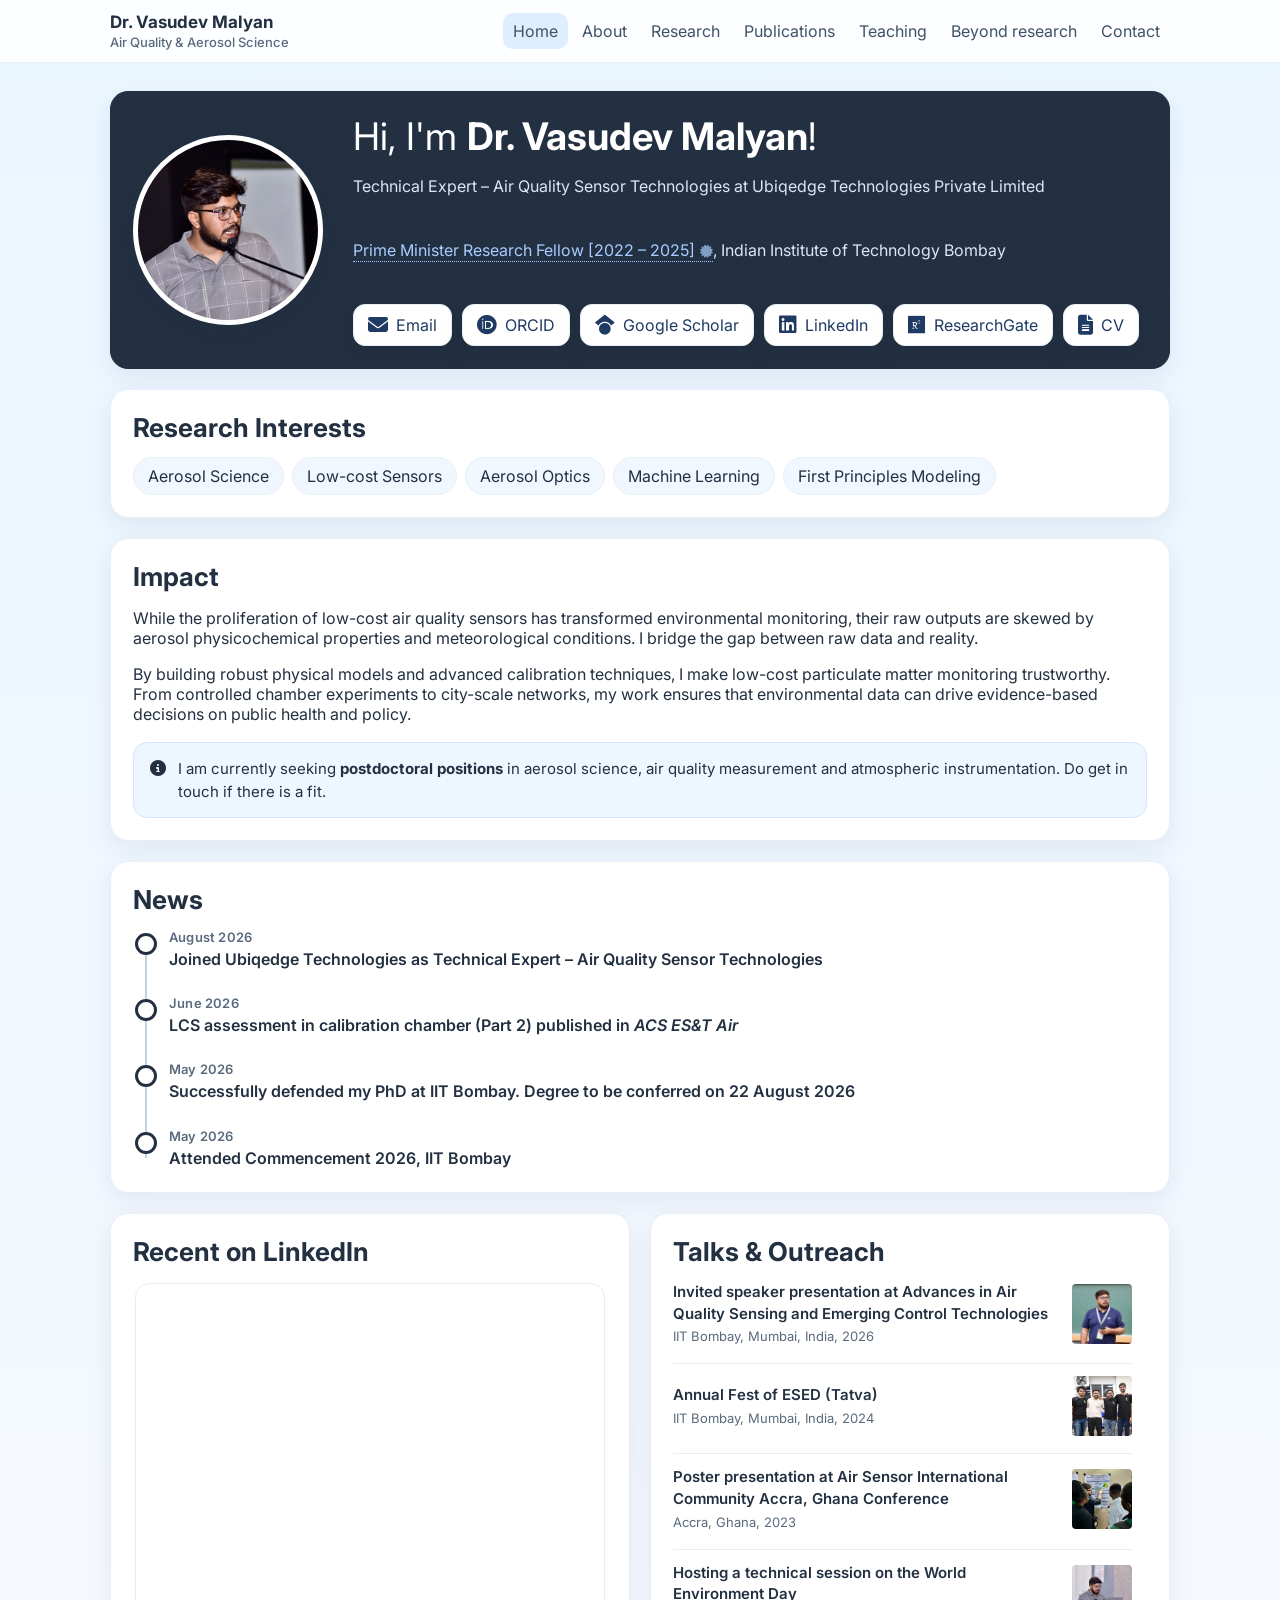
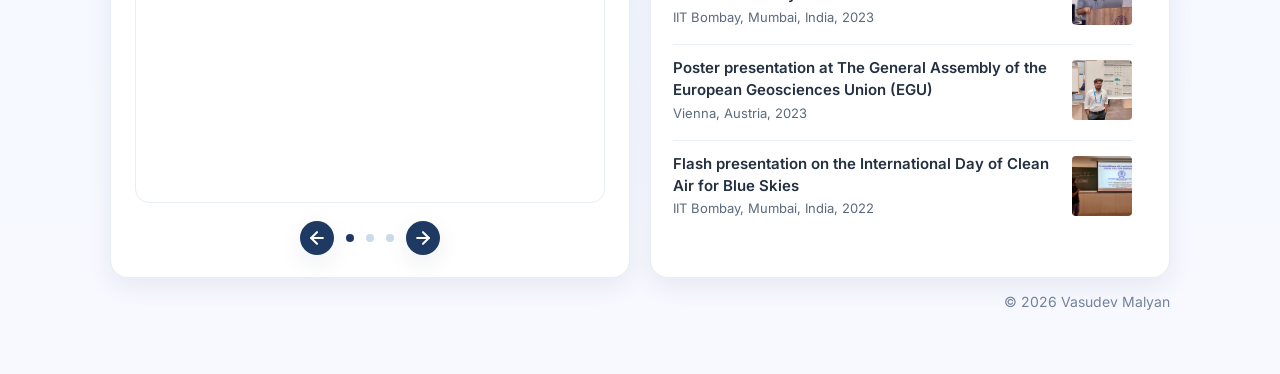
==== commit 02ccbf74: "Update index.html" ====
--- a/index.html
+++ b/index.html
@@ -36,6 +36,25 @@
   /* NEW: Forces the active dot to match the dark blue arrows */
   .carousel-dot[aria-selected="true"] {
     background-color: #1e3a63 !important;
+  }
+
+  /* NEW: inline certificate link inside the dark hero card */
+  .hero-card .cert-link {
+    color: inherit;
+    text-decoration: none;
+    border-bottom: 1px dotted currentColor;
+    padding-bottom: 1px;
+    transition: opacity 0.2s ease, border-bottom-style 0.2s ease;
+  }
+  .hero-card .cert-link:hover,
+  .hero-card .cert-link:focus-visible {
+    opacity: 0.85;
+    border-bottom-style: solid;
+  }
+  .hero-card .cert-link i {
+    font-size: 0.8em;
+    margin-left: 5px;
+    opacity: 0.7;
   }
 </style>
 </head>
@@ -71,6 +90,7 @@
         <div class="hero-text">
           <h1 style="font-weight: normal;">Hi, I'm <strong style="font-weight: bold;">Dr. Vasudev Malyan</strong>!</h1>
           <p style="margin-bottom: 44px;">Technical Expert &ndash; Air Quality Sensor Technologies at Ubiqedge Technologies Private Limited</p>
+          <p style="margin-bottom: 44px;"><a class="cert-link" href="assets/PMRF_Certificate_Vasudev_Malyan.pdf" target="_blank" rel="noreferrer" title="View certificate (PDF)">Prime Minister Research Fellow [2022 &ndash; 2025]<i class="fa-solid fa-certificate"></i></a>, Indian Institute of Technology Bombay</p>
           <div class="cta">
             <a class="btn" href="mailto:malyanvasudev@gmail.com"><i class="fa-solid fa-envelope"></i> Email</a>
             <a class="btn" href="https://orcid.org/0000-0003-4185-0477" target="_blank" rel="noreferrer"><i class="fa-brands fa-orcid"></i> ORCID</a>
--- a/style.css
+++ b/style.css
@@ -1,134 +1,50 @@
 /* =================================================================
    Vasudev Malyan — shared stylesheet
    Linked by all seven pages.
-
-   COLOUR SYSTEM
-   -------------
-   1. A fixed six-colour spectrum palette (--s1 … --s6) used for
-      anything that should feel varied: chips, timeline dots, list
-      rails, bullets.
-   2. A per-page accent set on <body class="page-…">:
-        --c        solid accent (fills, rules, dots)
-        --c-ink    darkened accent, safe for text on white
-        --c-soft   very light tint for backgrounds
-        --hero1/2/3  the three stops of that page's dark hero card
-      Change a page's personality by editing one block below.
-   3. Brand colours live on .btn variants (--b) so every external
-      link carries its own logo colour.
    ================================================================= */
 
 :root{
-  /* spectrum — scattered light, used across the whole site */
-  --s1:#2F6FED;   /* blue    */
-  --s2:#0FA3B1;   /* teal    */
-  --s3:#1FA363;   /* green   */
-  --s4:#E8930C;   /* amber   */
-  --s5:#EF5B5B;   /* coral   */
-  --s6:#6B4EE6;   /* violet  */
-
-  --s1-ink:#1B4FD0; --s1-soft:#E9F0FE;
-  --s2-ink:#0A7C87; --s2-soft:#E2F6F8;
-  --s3-ink:#0E7A4A; --s3-soft:#E4F6ED;
-  --s4-ink:#9A5B00; --s4-soft:#FDF2DE;
-  --s5-ink:#C22F3E; --s5-soft:#FDEBEB;
-  --s6-ink:#5A3AD6; --s6-soft:#EEEAFD;
-
   --bg:#ffffff;
+  --grad1:#EAF6FF;
+  --grad2:#F8F9FF;
   --card:#ffffff;
-  --text:#1B2636;
+  --text:#233041;
   --muted:#5a6a7d;
-  --deep:#131E33;
-  --border:#e6edf5;
+  --accent:#3A86FF;
+  --deep:#233041;
+  --border:#e7eef6;
+  --chip:#F1F7FF;
   --radius:18px;
   --shadow:0 8px 24px rgba(21,40,76,.08);
   --max:1100px;
 }
-
-/* ---------- per-page accents ---------- */
-body{
-  --c:var(--s1); --c-ink:var(--s1-ink); --c-soft:var(--s1-soft);
-  --hero1:#101B33; --hero2:#1B3A6B; --hero3:#0F6E7D;
-}
-body.page-about{
-  --c:var(--s6); --c-ink:var(--s6-ink); --c-soft:var(--s6-soft);
-  --hero1:#171238; --hero2:#3A2C86; --hero3:#6B4EE6;
-}
-body.page-research{
-  --c:var(--s2); --c-ink:var(--s2-ink); --c-soft:var(--s2-soft);
-  --hero1:#07202E; --hero2:#0B4A63; --hero3:#12A6B4;
-}
-body.page-publications{
-  --c:#8B4EC6; --c-ink:#7A3BB0; --c-soft:#F2E9FA;
-  --hero1:#1A1030; --hero2:#4A2A7A; --hero3:#8B4EC6;
-}
-body.page-teaching{
-  --c:var(--s4); --c-ink:var(--s4-ink); --c-soft:var(--s4-soft);
-  --hero1:#2A1608; --hero2:#7A3E10; --hero3:#E8930C;
-}
-body.page-beyond{
-  --c:var(--s5); --c-ink:var(--s5-ink); --c-soft:var(--s5-soft);
-  --hero1:#2E0F1C; --hero2:#7A2540; --hero3:#EF5B5B;
-}
-body.page-contact{
-  --c:var(--s3); --c-ink:var(--s3-ink); --c-soft:var(--s3-soft);
-  --hero1:#062319; --hero2:#0B5A3F; --hero3:#1FA363;
-}
-/* legacy alias — older rules referenced --accent */
-body{--accent:var(--c-ink)}
-
 *{box-sizing:border-box}
 html{scroll-behavior:smooth}
-
-body{
-  margin:0;
-  font-family:Inter,system-ui,Segoe UI,Roboto,Helvetica,Arial,sans-serif;
-  color:var(--text);
-  background-color:#fbfcff;
-  /* soft scattering blooms — the page never reads as flat grey */
-  background-image:
-    radial-gradient(680px 460px at 8% -6%,  rgba(47,111,237,.16), transparent 62%),
-    radial-gradient(620px 420px at 96% 4%,  rgba(15,163,177,.15), transparent 62%),
-    radial-gradient(720px 520px at 78% 52%, rgba(107,78,230,.10), transparent 64%),
-    radial-gradient(640px 440px at 4% 82%,  rgba(232,147,12,.10), transparent 64%);
-  background-attachment:fixed;
-  background-repeat:no-repeat;
-}
-
-a{color:var(--c-ink);text-decoration:none}
+body{margin:0;font-family:Inter,system-ui,Segoe UI,Roboto,Helvetica,Arial,sans-serif;color:var(--text);
+  background:linear-gradient(180deg,var(--grad1),var(--grad2));}
+a{color:var(--accent);text-decoration:none}
 a:hover{text-decoration:underline}
-a:focus-visible{outline:2px solid var(--c);outline-offset:3px;border-radius:4px}
+a:focus-visible{outline:2px solid var(--accent);outline-offset:3px;border-radius:4px}
 
 /* ---------- header & navigation ---------- */
-header{position:sticky;top:0;z-index:30;background:rgba(255,255,255,.88);
-  backdrop-filter:saturate(150%) blur(10px);border-bottom:1px solid var(--border)}
-/* spectrum hairline — ties the palette together on every page */
-header::after{content:"";position:absolute;left:0;right:0;bottom:-1px;height:3px;
-  background:linear-gradient(90deg,var(--s1),var(--s2),var(--s3),var(--s4),var(--s5),var(--s6))}
-
+header{position:sticky;top:0;z-index:30;background:rgba(255,255,255,.85);
+  backdrop-filter:saturate(140%) blur(8px);border-bottom:1px solid var(--border)}
 nav{max-width:var(--max);margin:auto;display:flex;align-items:center;justify-content:space-between;
   gap:16px;padding:12px 20px}
 .brand{display:flex;flex-direction:column;gap:2px}
 .brand .title{font-weight:700;color:var(--text);font-size:17px}
-.brand a.title:hover{text-decoration:none;color:var(--c-ink)}
-.brand .sub{font-size:13px;color:var(--muted);font-weight:500;
-  background:linear-gradient(90deg,var(--s1-ink),var(--s2-ink) 45%,var(--s6-ink));
-  -webkit-background-clip:text;background-clip:text;color:transparent}
-.links a{padding:8px 10px;border-radius:10px;color:#41536b;font-weight:500;transition:background .15s,color .15s}
-.links a:hover{background:var(--c-soft);color:var(--c-ink);text-decoration:none}
-.links a.active{background:var(--c-soft);color:var(--c-ink);font-weight:600;
-  box-shadow:inset 0 -2px 0 var(--c)}
+.brand a.title:hover{text-decoration:none;color:var(--accent)}
+.brand .sub{font-size:13px;color:var(--muted);font-weight:500}
+.links a{padding:8px 10px;border-radius:10px;color:#405167}
+.links a:hover{background:#edf4ff}
+.links a.active{background:#dfeeff}
 
 /* ---------- layout ---------- */
 .wrap{max-width:var(--max);margin:auto;padding:28px 20px}
 .grid{display:grid;gap:20px}
-.card{background:var(--card);border:1px solid var(--border);border-radius:var(--radius);
-  box-shadow:var(--shadow);padding:22px}
-h1{font-size:38px;line-height:1.2;margin:0 0 10px;letter-spacing:-.5px}
-h2{font-size:26px;margin:0 0 18px;letter-spacing:-.3px;position:relative}
-/* every section heading carries the page accent */
-.card > h2::after,.split-text h2::after{content:"";display:block;width:46px;height:4px;border-radius:2px;
-  margin-top:9px;background:var(--c)}
-.card.dark > h2::after{background:linear-gradient(90deg,#fff,rgba(255,255,255,.35))}
+.card{background:var(--card);border:1px solid var(--border);border-radius:var(--radius);box-shadow:var(--shadow);padding:22px}
+h1{font-size:38px;line-height:1.2;margin:0 0 10px}
+h2{font-size:26px;margin:0 0 14px}
 h3{font-size:18px;margin:0 0 6px}
 p.lead{color:var(--muted);margin-top:0}
 .hero{padding-top:28px}
@@ -137,185 +53,109 @@
 /* ---------- home: intro paragraph & availability note ---------- */
 .lead-para{margin:0;font-size:16px;line-height:1.7}
 
-/* availability note — warm amber so it reads as a callout, not body text */
-.seeking{display:flex;gap:12px;align-items:flex-start;background:var(--s4-soft);
-  border:1px solid #F6DFB0;border-left:4px solid var(--s4);
+.seeking{display:flex;gap:12px;align-items:flex-start;background:#eef6ff;border:1px solid #cfe4ff;
   border-radius:14px;padding:14px 16px;margin-top:18px;font-size:15px;line-height:1.55}
-.seeking i{color:var(--s4-ink);font-size:16px;margin-top:3px;flex-shrink:0}
-.seeking strong{color:var(--s4-ink)}
+.seeking i{color:var(--deep);font-size:16px;margin-top:3px;flex-shrink:0}
 
 /* ---------- at a glance: circles ---------- */
 .glance{display:flex;flex-wrap:wrap;gap:22px;margin-top:4px}
 .glance-item{display:flex;flex-direction:column;align-items:center;width:calc(25% - 17px)}
 .glance-circle{
   width:98px;height:98px;border-radius:50%;
-  background:linear-gradient(140deg,var(--s1),var(--s2));color:#fff;
+  background:var(--accent);color:#fff;
   display:flex;align-items:center;justify-content:center;
   font-size:32px;font-weight:700;letter-spacing:-.5px;
-  box-shadow:0 8px 20px rgba(47,111,237,.30)}
-.glance-item:nth-child(2) .glance-circle{background:linear-gradient(140deg,var(--s2),var(--s3));
-  box-shadow:0 8px 20px rgba(15,163,177,.30)}
-.glance-item:nth-child(3) .glance-circle{background:linear-gradient(140deg,var(--s4),var(--s5));
-  box-shadow:0 8px 20px rgba(232,147,12,.30)}
-.glance-item:nth-child(4) .glance-circle{background:linear-gradient(140deg,var(--s6),var(--s1));
-  box-shadow:0 8px 20px rgba(107,78,230,.30)}
+  box-shadow:0 6px 18px rgba(58,134,255,.32)}
 .glance-circle.sm{font-size:18px;letter-spacing:0;text-align:center;line-height:1.2;padding:0 8px}
 .glance-label{margin-top:12px;text-align:center;font-size:14px;color:var(--muted);line-height:1.4}
 
 /* ---------- news thread ---------- */
 .thread{list-style:none;margin:0;padding:0;position:relative}
-.thread::before{content:"";position:absolute;left:12px;top:12px;bottom:12px;width:2px;
-  background:linear-gradient(180deg,var(--s1),var(--s2),var(--s3),var(--s4),var(--s5),var(--s6))}
+.thread::before{content:"";position:absolute;left:12px;top:12px;bottom:12px;width:2px;background:#c3d0e0}
 .thread li{position:relative;padding:0 0 24px 36px}
 .thread li:last-child{padding-bottom:0}
 .thread li::before{content:"";position:absolute;left:2px;top:4px;width:16px;height:16px;border-radius:50%;
-  background:#fff;border:3px solid var(--s1);z-index:1;box-shadow:0 0 0 4px rgba(47,111,237,.10)}
-.thread li:nth-child(6n+2)::before{border-color:var(--s2);box-shadow:0 0 0 4px rgba(15,163,177,.10)}
-.thread li:nth-child(6n+3)::before{border-color:var(--s3);box-shadow:0 0 0 4px rgba(31,163,99,.10)}
-.thread li:nth-child(6n+4)::before{border-color:var(--s4);box-shadow:0 0 0 4px rgba(232,147,12,.12)}
-.thread li:nth-child(6n+5)::before{border-color:var(--s5);box-shadow:0 0 0 4px rgba(239,91,91,.10)}
-.thread li:nth-child(6n+6)::before{border-color:var(--s6);box-shadow:0 0 0 4px rgba(107,78,230,.10)}
-.thread .when{display:inline-block;font-size:12px;font-weight:700;margin-bottom:5px;letter-spacing:.3px;
-  text-transform:uppercase;padding:3px 9px;border-radius:999px;
-  color:var(--s1-ink);background:var(--s1-soft)}
-.thread li:nth-child(6n+2) .when{color:var(--s2-ink);background:var(--s2-soft)}
-.thread li:nth-child(6n+3) .when{color:var(--s3-ink);background:var(--s3-soft)}
-.thread li:nth-child(6n+4) .when{color:var(--s4-ink);background:var(--s4-soft)}
-.thread li:nth-child(6n+5) .when{color:var(--s5-ink);background:var(--s5-soft)}
-.thread li:nth-child(6n+6) .when{color:var(--s6-ink);background:var(--s6-soft)}
+  background:#fff;border:3px solid var(--deep);z-index:1}
+.thread .when{display:block;font-size:13px;font-weight:600;color:var(--muted);margin-bottom:3px;letter-spacing:.2px}
 .thread .what{display:block;font-size:16px;font-weight:600;line-height:1.45}
 .thread .detail{margin:5px 0 0;font-size:14px;color:var(--muted);line-height:1.55}
 
-/* ---------- chips: the spectrum, cycling ---------- */
+/* ---------- chips ---------- */
 .chips{display:flex;flex-wrap:wrap;gap:8px;margin-top:12px}
-.chip{--k:var(--s1);--kb:var(--s1-soft);--ki:var(--s1-ink);
-  background:var(--kb);border:1px solid var(--k);padding:7px 14px;border-radius:999px;
-  color:var(--ki);font-size:15px;font-weight:500;line-height:1.3;
-  transition:transform .15s ease, box-shadow .15s ease}
-.chip:nth-child(6n+2){--k:var(--s2);--kb:var(--s2-soft);--ki:var(--s2-ink)}
-.chip:nth-child(6n+3){--k:var(--s3);--kb:var(--s3-soft);--ki:var(--s3-ink)}
-.chip:nth-child(6n+4){--k:var(--s4);--kb:var(--s4-soft);--ki:var(--s4-ink)}
-.chip:nth-child(6n+5){--k:var(--s5);--kb:var(--s5-soft);--ki:var(--s5-ink)}
-.chip:nth-child(6n+6){--k:var(--s6);--kb:var(--s6-soft);--ki:var(--s6-ink)}
-.chip:hover{transform:translateY(-2px);box-shadow:0 6px 14px rgba(21,40,76,.12)}
+.chip{background:var(--chip);border:1px solid var(--border);padding:8px 14px;border-radius:999px;color:#233041;font-size:16px}
 
 /* ---------- lists & buttons ---------- */
 .list{display:grid;gap:12px;padding-left:0;margin:0;list-style:none}
-/* each entry gets a coloured rail so long CV lists stay legible */
-.item{padding:14px 14px 14px 16px;border:1px solid var(--border);background:#fff;border-radius:14px;
-  border-left:4px solid var(--s1);transition:box-shadow .18s ease, transform .18s ease}
-.list .item:nth-child(6n+2){border-left-color:var(--s2)}
-.list .item:nth-child(6n+3){border-left-color:var(--s3)}
-.list .item:nth-child(6n+4){border-left-color:var(--s4)}
-.list .item:nth-child(6n+5){border-left-color:var(--s5)}
-.list .item:nth-child(6n+6){border-left-color:var(--s6)}
-.item:hover{transform:translateY(-1px);box-shadow:0 10px 22px rgba(21,40,76,.09)}
-
+.item{padding:14px;border:1px solid var(--border);background:#fff;border-radius:14px}
 .cta{display:flex;gap:10px;flex-wrap:wrap;margin-top:16px}
-.btn{--b:var(--s1);
-  display:inline-flex;align-items:center;gap:8px;background:#fff;border:1px solid var(--border);
-  padding:10px 14px;border-radius:12px;color:#1f2b3d;box-shadow:var(--shadow);font-size:16px;
-  font-weight:500;transition:border-color .18s, box-shadow .18s, transform .18s, background .18s}
-.btn i{font-size:20px;line-height:1;color:var(--b)}
-.btn:hover{text-decoration:none;transform:translateY(-2px);border-color:var(--b);
-  background:#fff;
-  background:color-mix(in srgb,var(--b) 8%,#fff);
-  box-shadow:0 10px 22px rgba(21,40,76,.14)}
-
-/* brand colours — each service in its own logo colour */
-.btn.b-mail    {--b:#EA4335}
-.btn.b-orcid   {--b:#A6CE39}
-.btn.b-scholar {--b:#4285F4}
-.btn.b-linkedin{--b:#0A66C2}
-.btn.b-rg      {--b:#00CCBB}
-.btn.b-cv      {--b:#6B4EE6}
-.btn.b-send    {--b:var(--c)}
-.btn.b-next    {--b:var(--c)}
+.btn{display:inline-flex;align-items:center;gap:8px;background:#fff;border:1px solid var(--border);
+  padding:10px 14px;border-radius:12px;color:#1f3b63;box-shadow:var(--shadow);font-size:16px}
+.btn i{font-size:20px;line-height:1}
+.btn:hover{background:#f4f8ff;text-decoration:none}
 
 /* ---------- footer ---------- */
 footer{color:#72829a;font-size:14px;margin:30px 0 16px;text-align:center}
-.footer-wrap{text-align:right;max-width:1200px;margin:0 auto;padding:20px}
+.footer-wrap {
+  text-align: right;         /* Pushes the text to the right */
+  max-width: 1200px;         /* Change this number to match the max-width of your main content */
+  margin: 0 auto;            /* This centers the invisible footer box on the page */
+  padding: 20px;             /* Adds a little breathing room so it doesn't touch the absolute edge */
+}
 
 /* ---------- dark card (hero, page headings) ---------- */
-.card.dark{
-  background:linear-gradient(135deg,var(--hero1) 0%,var(--hero2) 55%,var(--hero3) 130%);
-  border-color:transparent;color:#fff;position:relative;overflow:hidden;
-  box-shadow:0 18px 40px rgba(16,27,51,.28)}
-/* scattered-light glow in the corner */
-.card.dark::before{content:"";position:absolute;right:-90px;top:-120px;width:360px;height:360px;
-  border-radius:50%;background:radial-gradient(circle,rgba(255,255,255,.20),transparent 65%);
-  pointer-events:none}
-.card.dark > *{position:relative;z-index:1}
+.card.dark{background:var(--deep);border-color:var(--deep);color:#fff}
 .card.dark h1,.card.dark h2,.card.dark h3{color:#fff}
-.card.dark p{color:#e3ecfb}
+.card.dark p{color:#dbe6f7}
 .card.dark strong{color:#fff}
-.card.dark a:not(.btn){color:#bcd8ff}
+.card.dark a:not(.btn){color:#a8ccff}
 
 /* ---------- hero: photo beside the text, inside the dark card ---------- */
 .hero-card{display:flex;align-items:center;gap:30px}
-
-/* spectrum halo — light scattered by a particle, which is the whole subject */
-.photo-ring{position:relative;flex-shrink:0;width:206px;height:206px;border-radius:50%;padding:8px;
-  background:conic-gradient(from 210deg,#EF5B5B,#F4A21A,#F7E96B,#3FC97F,#22B8D6,#6B4EE6,#EF5B5B);
-  animation:halo 22s linear infinite;
-  box-shadow:0 14px 34px rgba(0,0,0,.32)}
-@keyframes halo{to{transform:rotate(360deg)}}
-.photo-ring .photo{animation:halo 22s linear infinite reverse}
-
-.hero-card .photo{width:100%;height:100%;flex-shrink:0;border-radius:50%;border:4px solid #fff;
-  background:#e8f6ff url('assets/Profile picture_VM.jpg') center/cover no-repeat}
-/* fallback if the ring wrapper is not present */
-.hero-card > .photo{width:190px;height:190px;border-width:5px;box-shadow:var(--shadow)}
+.hero-card .photo{width:190px;height:190px;flex-shrink:0;border-radius:50%;border:5px solid #fff;
+  box-shadow:var(--shadow);background:#e8f6ff url('assets/Profile picture_VM.jpg') center/cover no-repeat}
 .hero-card .hero-text{min-width:0}
-
 @media(max-width:760px){
   .hero-card{flex-direction:column;text-align:center;gap:20px}
-  .photo-ring{width:166px;height:166px}
-  .hero-card > .photo{width:150px;height:150px}
+  .hero-card .photo{width:150px;height:150px}
   .cta{justify-content:center}
 }
 
 /* ---------- publications ---------- */
 .pub h3{margin:0 0 4px;font-weight:600;line-height:1.4;font-size:16px}
-.pub h3 a{color:var(--c-ink)}
+.pub h3 a{color:var(--accent)}
 .pub .authors{margin:0;font-size:14px;font-weight:600}
 .pub .venue{margin:0;font-size:14px;color:var(--muted);font-style:italic}
-.badge{display:inline-block;background:var(--c-soft);border:1px solid var(--c);color:var(--c-ink);
-  padding:1px 8px;border-radius:999px;font-size:10px;font-weight:700;letter-spacing:.3px;
+.badge{display:inline-block;background:var(--chip);border:1px solid var(--accent);color:var(--accent);
+  padding:1px 8px;border-radius:999px;font-size:10px;font-weight:600;letter-spacing:.3px;
   text-transform:uppercase;margin-left:6px;vertical-align:2px;white-space:nowrap}
 
 /* ---------- highlights with graphical abstracts ---------- */
 .highlight{margin-top:28px}
 .highlight:first-of-type{margin-top:0}
 .highlight h3{font-size:19px;line-height:1.35;margin:0 0 6px;font-weight:700}
-.highlight h3 a{color:var(--c-ink)}
+.highlight h3 a{color:var(--accent)}
 .highlight .authors{margin:0;font-weight:700;font-size:15px}
 .highlight .venue{margin:0 0 14px;font-size:15px}
-.figure{background:linear-gradient(180deg,var(--c-soft),#fff);border:1px solid var(--border);
-  border-radius:14px;padding:12px;margin:0}
+.figure{background:#f7fbff;border:1px solid var(--border);border-radius:14px;padding:12px;margin:0}
 .figure img{width:100%;height:auto;display:block;border-radius:8px}
 .figure figcaption{margin-top:10px;text-align:center;font-size:14px;line-height:1.5}
-.figure figcaption em{color:var(--c-ink);font-style:normal;font-weight:700}
-
-/* ---------- CV entries (experience, education) ---------- */
+
+/* ---------- CV entries (experience, education) ----------
+   A two-column table: description left, location/dates right-aligned. */
 .cv-entry{width:100%;border-collapse:collapse;table-layout:auto}
 .cv-entry td{padding:0 0 2px;vertical-align:baseline;border:none}
 .cv-entry .org{font-weight:700;font-size:16px}
-.cv-entry .role{font-size:15px;color:var(--muted)}
+.cv-entry .role{font-size:15px}
 .cv-entry .right{text-align:right;white-space:nowrap;color:var(--muted);font-size:14px;width:1%;padding-left:20px}
 .cv-note{margin:8px 0 0;font-size:14px;color:var(--muted);line-height:1.55}
-.cv-note em{color:var(--c-ink);font-style:normal;font-weight:700;text-decoration:none}
-.cv-grade{font-weight:700;color:var(--s3-ink);background:var(--s3-soft);
-  padding:2px 9px;border-radius:999px;font-size:13px;display:inline-block;margin-top:4px}
-
-/* ---------- awards / publication tables ---------- */
+.cv-note em{color:var(--text);font-style:normal;font-weight:700;text-decoration:underline}
+.cv-grade{font-weight:600;color:var(--text)}
+
+/* ---------- awards table ---------- */
 .cv-table{width:100%;border-collapse:collapse}
-.cv-table td{padding:10px 0;border-top:1px solid var(--border);vertical-align:top;font-size:15px}
+.cv-table td{padding:9px 0;border-top:1px solid var(--border);vertical-align:top;font-size:15px}
 .cv-table tr:first-child td{border-top:none}
-.cv-table tr:hover td{background:linear-gradient(90deg,var(--c-soft),transparent 70%)}
-.cv-table .yr{width:1%;font-weight:700;font-size:13px;white-space:nowrap;padding-right:28px;
-  color:var(--c-ink)}
-.cv-table a{font-weight:500}
+.cv-table .yr{width:1%;color:var(--muted);font-weight:600;font-size:14px;white-space:nowrap;padding-right:32px}
 
 /* ---------- simple entries (projects, conferences) ---------- */
 .entry strong{font-size:16px}
@@ -323,39 +163,59 @@
 .entry .note{display:block;color:var(--muted);font-size:14px;margin-top:2px}
 
 /* ---------- skills groups ---------- */
-.group{margin-top:18px}
+.group{margin-top:16px}
 .group:first-child{margin-top:0}
-.group h3{font-size:15px;margin:0;text-transform:uppercase;letter-spacing:.6px;color:var(--muted)}
+.group h3{font-size:16px;margin:0}
 
 /* ---------- research themes ---------- */
 .theme + .theme{margin-top:18px;padding-top:18px;border-top:1px solid var(--border)}
 
 /* ===== split image + text sections ===== */
-.split{display:grid;grid-template-columns:1fr 1fr;gap:30px;align-items:stretch}
+.split{
+  display:grid;
+  grid-template-columns:1fr 1fr;
+  gap:30px;
+  align-items:stretch;
+}
+
 .split-fig{margin:0;display:flex;flex-direction:column;min-height:0}
-.split-img{position:relative;flex:1 1 auto;min-height:280px}
+
+/* the wrapper holds the height; the image is absolutely positioned inside it,
+   so the image itself contributes nothing to the row height */
+.split-img{
+  position:relative;
+  flex:1 1 auto;
+  min-height:280px;
+}
 .split-img img{
-  position:absolute;inset:0;width:100%;height:100%;
-  object-fit:contain;object-position:center;display:block;
-  border-radius:14px;border:1px solid var(--border);
-  background:linear-gradient(180deg,var(--c-soft),#fff)}
-.split-fig figcaption{flex:0 0 auto;font-size:13px;line-height:1.5;color:var(--muted);margin-top:10px}
+  position:absolute;inset:0;
+  width:100%;height:100%;
+  object-fit:contain;
+  object-position:center;
+  display:block;
+  border-radius:14px;
+  border:1px solid var(--border);
+  background:#fff;
+}
+
+.split-fig figcaption{
+  flex:0 0 auto;
+  font-size:13px;
+  line-height:1.5;
+  color:var(--muted);
+  margin-top:10px;
+}
+
 .split-text{display:flex;flex-direction:column;justify-content:center}
 .split-text h2{margin-top:0}
 .split-text p{margin:0 0 14px}
 .split-text p:last-child{margin-bottom:0}
 
 .split-list{list-style:none;padding:0;margin:0 0 14px}
-.split-list li{position:relative;padding-left:22px;margin-bottom:8px;line-height:1.55}
-.split-list li::before{content:"";position:absolute;left:0;top:.58em;width:9px;height:9px;
-  border-radius:50%;background:var(--s1)}
-.split-list li:nth-child(6n+2)::before{background:var(--s2)}
-.split-list li:nth-child(6n+3)::before{background:var(--s3)}
-.split-list li:nth-child(6n+4)::before{background:var(--s4)}
-.split-list li:nth-child(6n+5)::before{background:var(--s5)}
-.split-list li:nth-child(6n+6)::before{background:var(--s6)}
-.split-list strong{color:var(--c-ink)}
-.split-list .hl{color:var(--c-ink);font-weight:600}
+.split-list li{position:relative;padding-left:20px;margin-bottom:7px;line-height:1.55}
+.split-list li::before{content:"";position:absolute;left:0;top:.62em;width:7px;height:7px;
+  border-radius:50%;background:var(--text)}
+.split-list .hl{color:var(--accent);font-weight:600}
 
 .split--reverse .split-fig{order:2}
 .split--reverse .split-text{order:1}
@@ -366,31 +226,36 @@
 .carousel-slides{display:flex;transition:transform .35s ease}
 .carousel-slide{min-width:100%;padding:2px}
 
+/* UPDATED BUTTON STYLES HERE */
 .carousel-btn{
   position:absolute;top:50%;transform:translateY(-50%);
-  width:42px;height:42px;border-radius:50%;
-  background:linear-gradient(140deg,var(--c),var(--hero2));
-  border:none;outline:none;
-  box-shadow:0 6px 16px rgba(21,40,76,.22);
+  width:40px;height:40px;border-radius:50%;
+  background:#1e3a63;
+  border:none;
+  outline:none;
+  box-shadow:var(--shadow);
   display:flex;align-items:center;justify-content:center;
-  color:#fff;font-size:15px;cursor:pointer;z-index:2;
-  transition:filter .2s ease, transform .2s ease}
-.carousel-btn:hover{filter:brightness(1.12);transform:translateY(-50%) scale(1.06)}
+  color:#ffffff;font-size:15px;cursor:pointer;z-index:2;
+  transition:background-color 0.2s ease-in-out;
+}
+.carousel-btn:hover{background:#132745}
+
 .carousel-btn.prev{left:0}
 .carousel-btn.next{right:0}
 
 .carousel-dots{display:flex;justify-content:center;align-items:center;gap:8px;margin-top:16px}
-.carousel-dot{width:9px;height:9px;border-radius:50%;background:#cfdbea;border:none;padding:0;cursor:pointer;
-  transition:background .2s, transform .2s}
-.carousel-dot[aria-selected="true"]{background:var(--c);transform:scale(1.25)}
+.carousel-dot{width:8px;height:8px;border-radius:50%;background:#cbd9ea;border:none;padding:0;cursor:pointer}
+.carousel-dot[aria-selected="true"]{background:#1e3a63}
 
 /* ---------- publication carousel (research page) ----------
-   NOTE: research.html carries the sizing rules in a page-level
-   <style> block, which is what actually renders. Keep in sync. */
+   NOTE: research.html carries the same rules in a page-level <style>
+   block, which is what actually renders. Keep the two in sync.
+   A hard height on the track and slide means every slide is identical
+   regardless of title length or abstract aspect ratio. */
 #pubCarousel .carousel-track{height:460px}
 #pubCarousel .carousel-slide{height:460px;overflow:hidden}
 #pubCarousel .carousel-slide h3{font-size:18px;line-height:1.35;margin:0 0 5px;font-weight:700}
-#pubCarousel .carousel-slide h3 a{color:var(--c-ink)}
+#pubCarousel .carousel-slide h3 a{color:var(--accent)}
 #pubCarousel .carousel-slide .authors{margin:0;font-weight:700;font-size:14px}
 #pubCarousel .carousel-slide .venue{margin:0 0 10px;font-size:14px;color:var(--muted);font-style:italic}
 #pubCarousel .carousel-slide .figure{padding:10px}
@@ -402,40 +267,28 @@
 .duo{display:grid;grid-template-columns:1fr 1fr;gap:20px;align-items:stretch}
 .duo > .card{display:flex;flex-direction:column}
 
+/* narrow column — no side gutters; arrows sit in the dots row */
 #liCarousel{padding:0}
-#liCarousel .carousel-btn{position:static;transform:none;width:36px;height:36px;font-size:13px}
-#liCarousel .carousel-btn:hover{transform:scale(1.06)}
+#liCarousel .carousel-btn{position:static;transform:none;width:34px;height:34px;font-size:13px}
 #liCarousel .carousel-dots{gap:12px}
 .li-slide{display:flex;justify-content:center}
 .li-slide iframe{width:100%;height:520px;border:1px solid var(--border);border-radius:14px;
   background:#fff;display:block}
 
-/* talks list — coloured rails, thumbnails pick up the accent on hover */
+/* talks list — fills the column and spreads its entries down it */
 .talks{list-style:none;margin:0;padding:0;flex:1 1 auto;
   display:flex;flex-direction:column;justify-content:space-between}
 .talks li{padding:12px 0;border-top:1px solid var(--border)}
 .talks li:first-child{border-top:none;padding-top:0}
 .talks .what{display:block;font-size:15px;font-weight:600;line-height:1.45}
-.talks .where{display:inline-block;font-size:12px;color:var(--s1-ink);background:var(--s1-soft);
-  margin-top:5px;padding:2px 9px;border-radius:999px;font-weight:600;line-height:1.5}
-.talks li:nth-child(6n+2) .where{color:var(--s2-ink);background:var(--s2-soft)}
-.talks li:nth-child(6n+3) .where{color:var(--s3-ink);background:var(--s3-soft)}
-.talks li:nth-child(6n+4) .where{color:var(--s4-ink);background:var(--s4-soft)}
-.talks li:nth-child(6n+5) .where{color:var(--s5-ink);background:var(--s5-soft)}
-.talks li:nth-child(6n+6) .where{color:var(--s6-ink);background:var(--s6-soft)}
-.talks img{border:2px solid var(--s1);transition:transform .18s ease}
-.talks li:nth-child(6n+2) img{border-color:var(--s2)}
-.talks li:nth-child(6n+3) img{border-color:var(--s3)}
-.talks li:nth-child(6n+4) img{border-color:var(--s4)}
-.talks li:nth-child(6n+5) img{border-color:var(--s5)}
-.talks li:nth-child(6n+6) img{border-color:var(--s6)}
-.talks li:hover img{transform:scale(1.06)}
-
-/* ---------- medium screens ---------- */
+.talks .where{display:block;font-size:13px;color:var(--muted);margin-top:3px;line-height:1.5}
+
+/* ---------- medium screens: seven nav links need tighter spacing ---------- */
 @media(max-width:1000px){
   .links a{padding:8px 7px;font-size:15px}
   nav{gap:12px}
 }
+
 @media(max-width:900px){
   .duo{grid-template-columns:1fr}
 }
@@ -447,9 +300,9 @@
   .split-img img{position:static;height:auto;object-fit:initial}
   .split--reverse .split-fig,.split--reverse .split-text{order:initial}
 
+  /* no room for side gutters — arrows drop down beside the dots */
   .carousel{padding:0}
   .carousel-btn{position:static;transform:none}
-  .carousel-btn:hover{transform:scale(1.06)}
   .carousel-dots{gap:12px}
 
   #pubCarousel .carousel-track{height:auto}
@@ -469,6 +322,7 @@
   .glance-circle.sm{font-size:16px}
 }
 @media(max-width:640px){
+  /* stack the CV columns instead of squeezing them */
   .cv-entry,.cv-entry tbody,.cv-entry tr,.cv-entry td{display:block;width:auto}
   .cv-entry .right{text-align:left;padding-left:0;white-space:normal;margin-bottom:4px}
   .cv-table .yr{padding-right:16px}
@@ -477,6 +331,4 @@
 @media (prefers-reduced-motion: reduce){
   html{scroll-behavior:auto}
   .carousel-slides{transition:none}
-  .photo-ring,.photo-ring .photo{animation:none}
-  .chip:hover,.item:hover,.btn:hover,.talks li:hover img{transform:none}
-}
+}
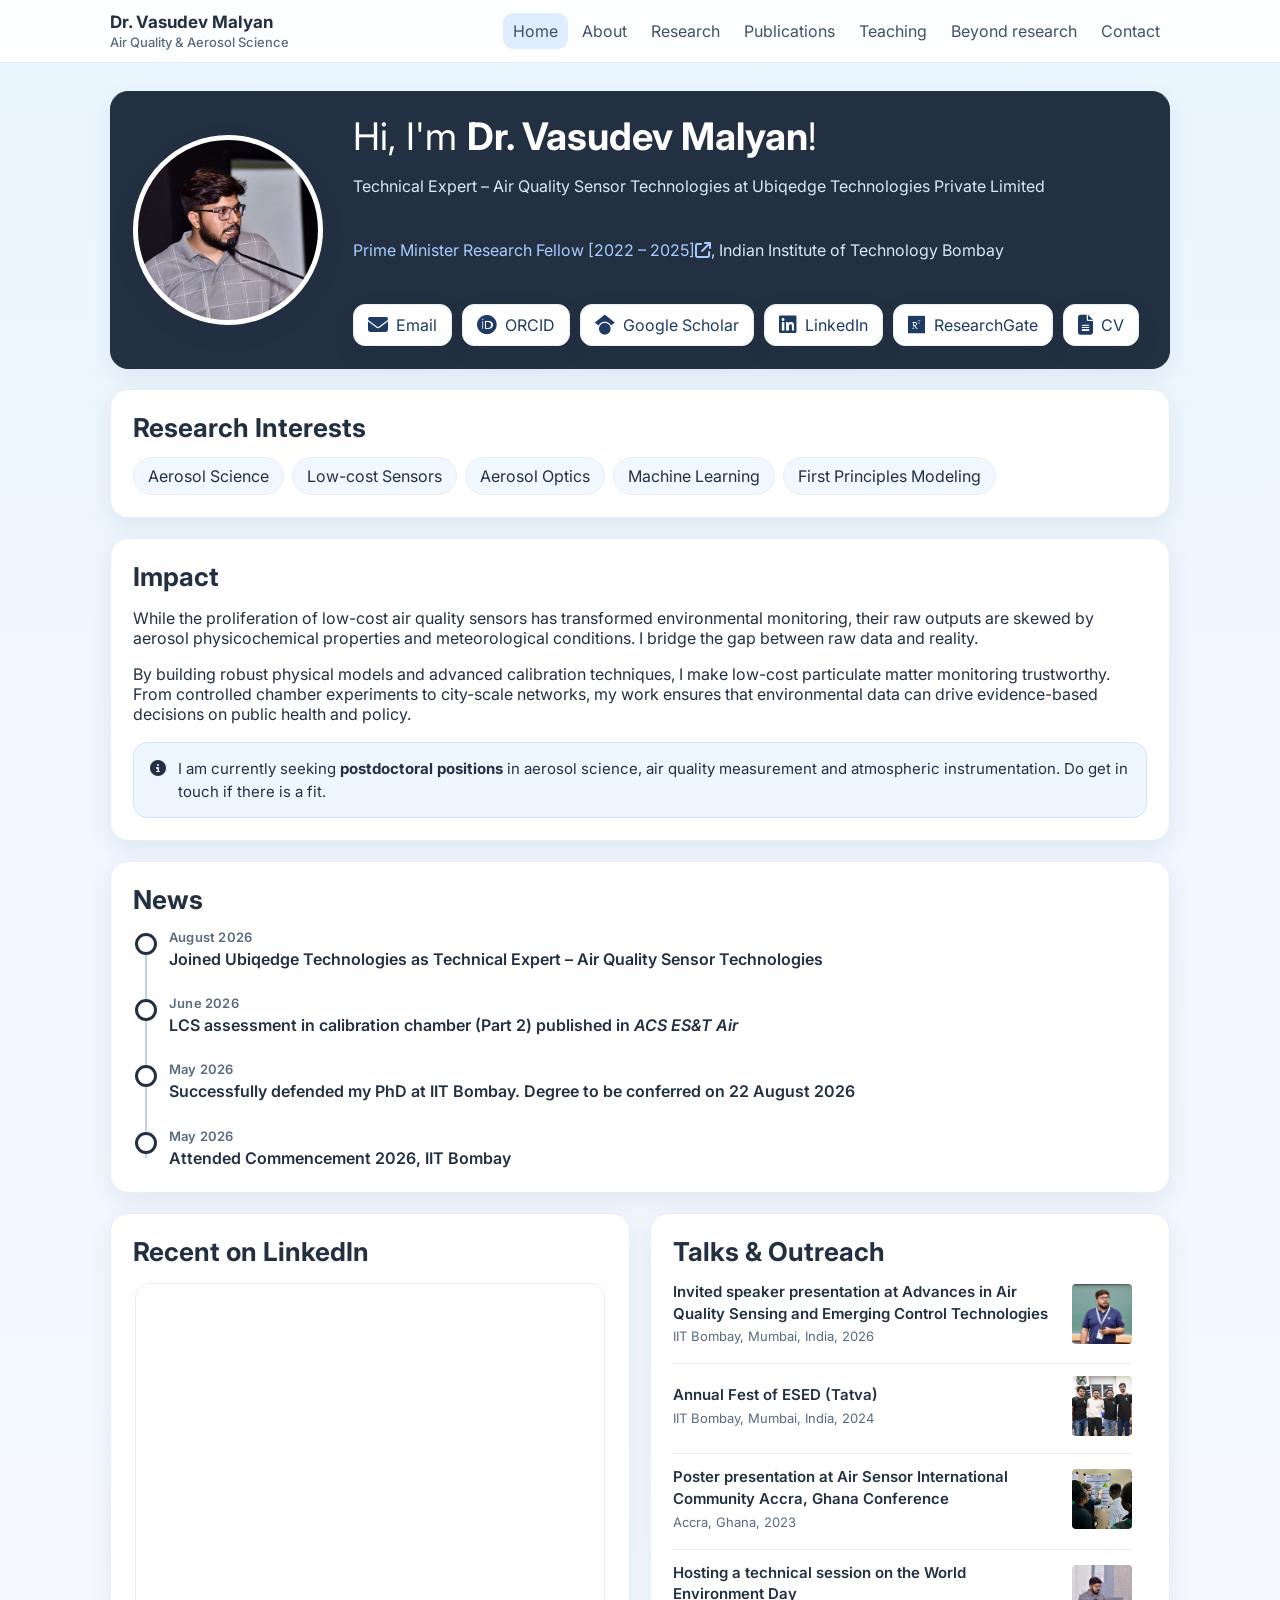
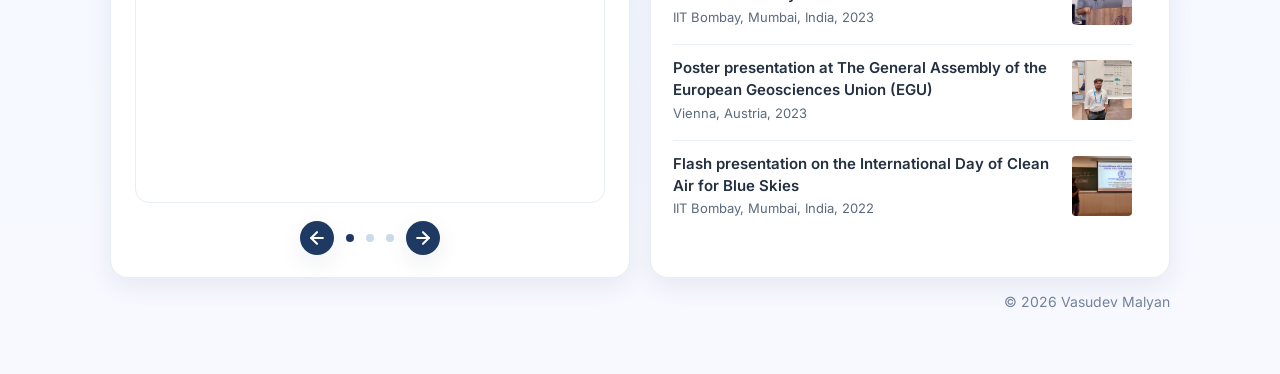
==== commit d02ab44a: "Update index.html" ====
--- a/index.html
+++ b/index.html
@@ -36,25 +36,6 @@
   /* NEW: Forces the active dot to match the dark blue arrows */
   .carousel-dot[aria-selected="true"] {
     background-color: #1e3a63 !important;
-  }
-
-  /* NEW: inline certificate link inside the dark hero card */
-  .hero-card .cert-link {
-    color: inherit;
-    text-decoration: none;
-    border-bottom: 1px dotted currentColor;
-    padding-bottom: 1px;
-    transition: opacity 0.2s ease, border-bottom-style 0.2s ease;
-  }
-  .hero-card .cert-link:hover,
-  .hero-card .cert-link:focus-visible {
-    opacity: 0.85;
-    border-bottom-style: solid;
-  }
-  .hero-card .cert-link i {
-    font-size: 0.8em;
-    margin-left: 5px;
-    opacity: 0.7;
   }
 </style>
 </head>
@@ -90,7 +71,7 @@
         <div class="hero-text">
           <h1 style="font-weight: normal;">Hi, I'm <strong style="font-weight: bold;">Dr. Vasudev Malyan</strong>!</h1>
           <p style="margin-bottom: 44px;">Technical Expert &ndash; Air Quality Sensor Technologies at Ubiqedge Technologies Private Limited</p>
-          <p style="margin-bottom: 44px;"><a class="cert-link" href="assets/PMRF_Certificate_Vasudev_Malyan.pdf" target="_blank" rel="noreferrer" title="View certificate (PDF)">Prime Minister Research Fellow [2022 &ndash; 2025]<i class="fa-solid fa-certificate"></i></a>, Indian Institute of Technology Bombay</p>
+          <p style="margin-bottom: 44px;"><a class="cert-link" href="assets/PMRF_Certificate_Vasudev_Malyan.pdf" target="_blank" rel="noreferrer" title="View certificate (PDF)">Prime Minister Research Fellow [2022 &ndash; 2025]<i class="fa-solid fa-arrow-up-right-from-square"></i></a>, Indian Institute of Technology Bombay</p>
           <div class="cta">
             <a class="btn" href="mailto:malyanvasudev@gmail.com"><i class="fa-solid fa-envelope"></i> Email</a>
             <a class="btn" href="https://orcid.org/0000-0003-4185-0477" target="_blank" rel="noreferrer"><i class="fa-brands fa-orcid"></i> ORCID</a>
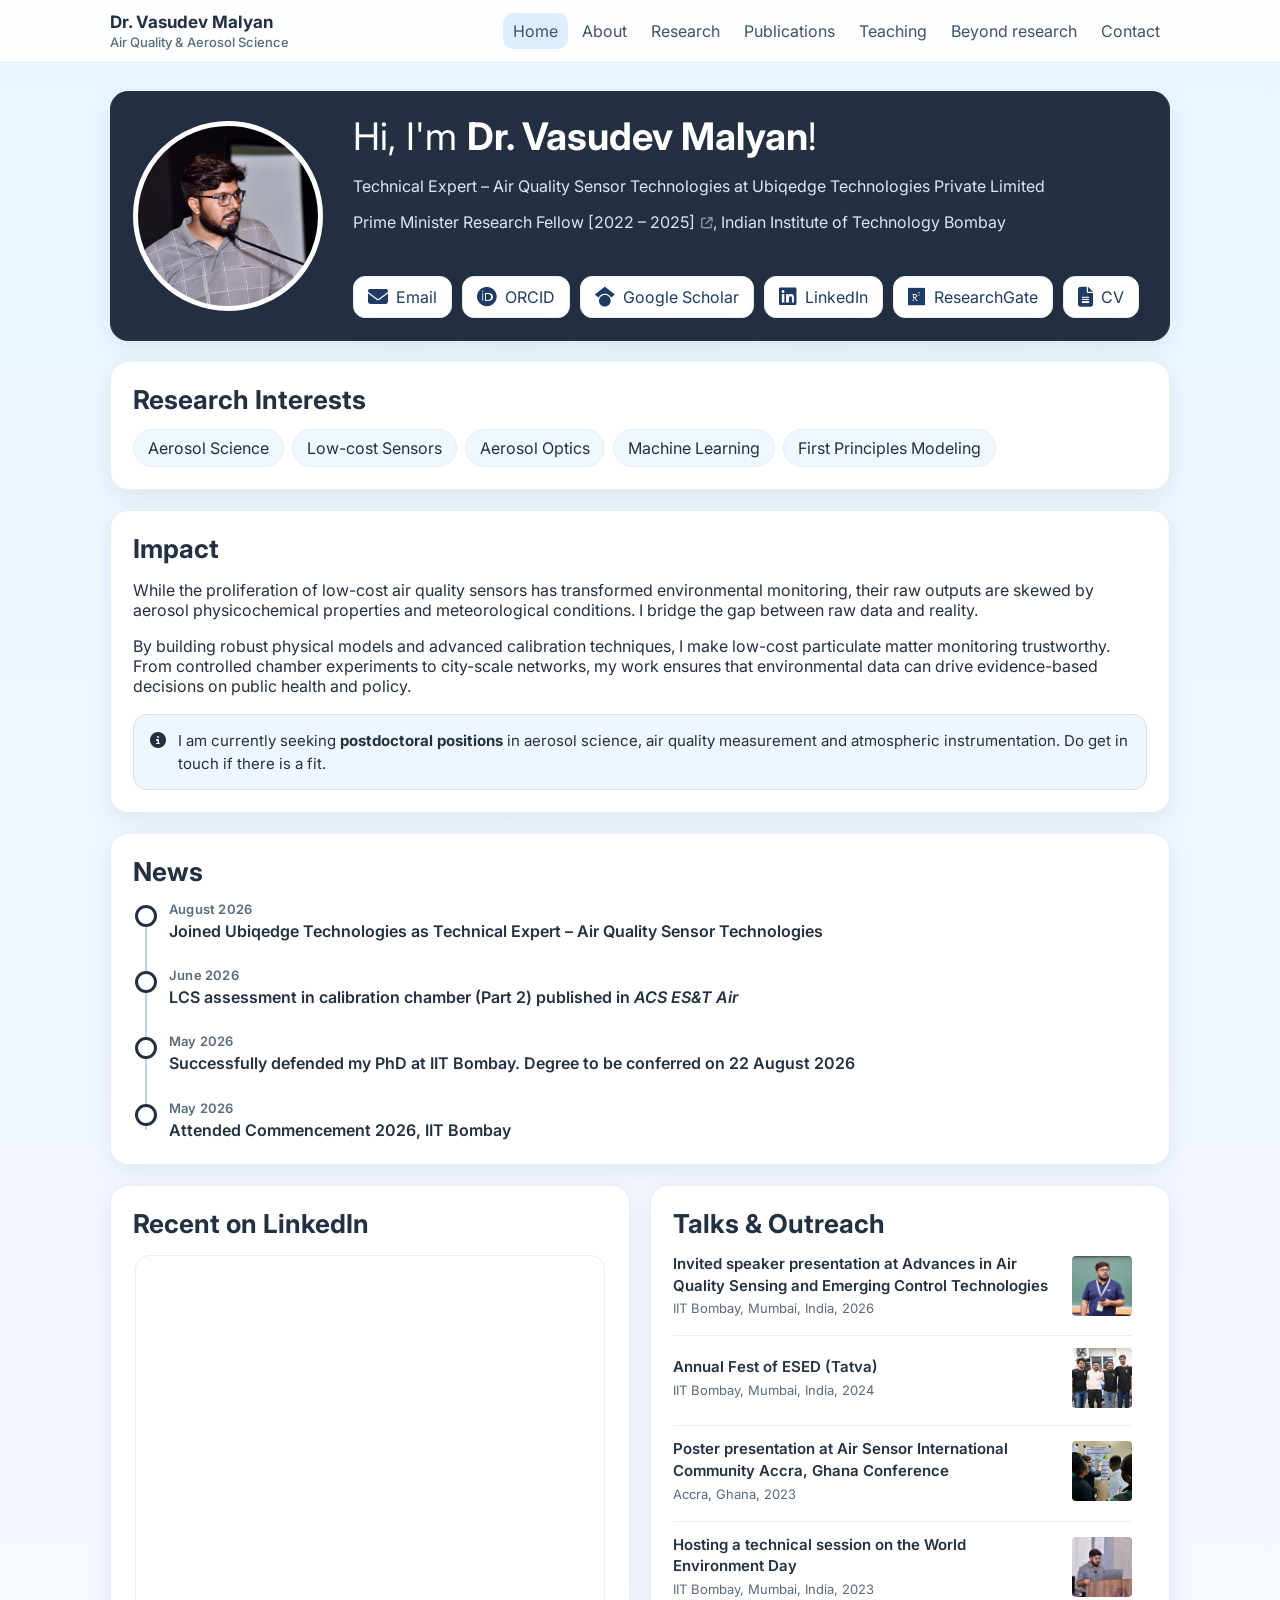
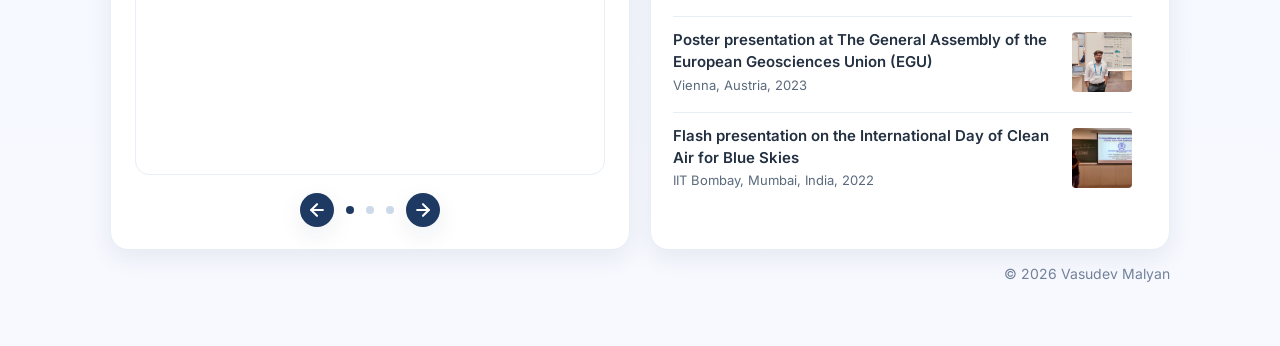
==== commit f56fbdfe: "Update index.html" ====
--- a/index.html
+++ b/index.html
@@ -70,7 +70,7 @@
         <div class="photo" role="img" aria-label="Portrait of Vasudev Malyan"></div>
         <div class="hero-text">
           <h1 style="font-weight: normal;">Hi, I'm <strong style="font-weight: bold;">Dr. Vasudev Malyan</strong>!</h1>
-          <p style="margin-bottom: 44px;">Technical Expert &ndash; Air Quality Sensor Technologies at Ubiqedge Technologies Private Limited</p>
+          <p style="margin-bottom: 6px;">Technical Expert &ndash; Air Quality Sensor Technologies at Ubiqedge Technologies Private Limited</p>
           <p style="margin-bottom: 44px;"><a class="cert-link" href="assets/PMRF_Certificate_Vasudev_Malyan.pdf" target="_blank" rel="noreferrer" title="View certificate (PDF)">Prime Minister Research Fellow [2022 &ndash; 2025]<i class="fa-solid fa-arrow-up-right-from-square"></i></a>, Indian Institute of Technology Bombay</p>
           <div class="cta">
             <a class="btn" href="mailto:malyanvasudev@gmail.com"><i class="fa-solid fa-envelope"></i> Email</a>
--- a/style.css
+++ b/style.css
@@ -119,6 +119,26 @@
   .hero-card .photo{width:150px;height:150px}
   .cta{justify-content:center}
 }
+
+/* ---------- inline certificate / document links inside the dark hero card ----------
+   Placed after `.card.dark a:not(.btn)` so it wins on source order without
+   needing !important. The link stays the same colour as the surrounding
+   sentence; only the small trailing arrow marks it as clickable. */
+.card.dark a.cert-link{color:inherit;text-decoration:none}
+.card.dark a.cert-link:hover{color:inherit;text-decoration:none;opacity:.75}
+.card.dark a.cert-link i{font-size:.72em;margin-left:6px;opacity:.55;vertical-align:1px}
+.card.dark a.cert-link{transition:opacity .2s ease}
+
+/* Alternative treatment: a small outlined pill, echoing the .chip shape.
+   Swap the anchor's class from cert-link to cert-pill to use it. */
+.card.dark a.cert-pill{
+  display:inline-block;margin-left:10px;padding:2px 10px;
+  font-size:.72em;letter-spacing:.03em;line-height:1.7;
+  border:1px solid rgba(255,255,255,.35);border-radius:999px;
+  color:inherit;text-decoration:none;opacity:.8;vertical-align:2px;
+  transition:background-color .2s ease,opacity .2s ease}
+.card.dark a.cert-pill:hover{
+  background:rgba(255,255,255,.12);color:inherit;text-decoration:none;opacity:1}
 
 /* ---------- publications ---------- */
 .pub h3{margin:0 0 4px;font-weight:600;line-height:1.4;font-size:16px}
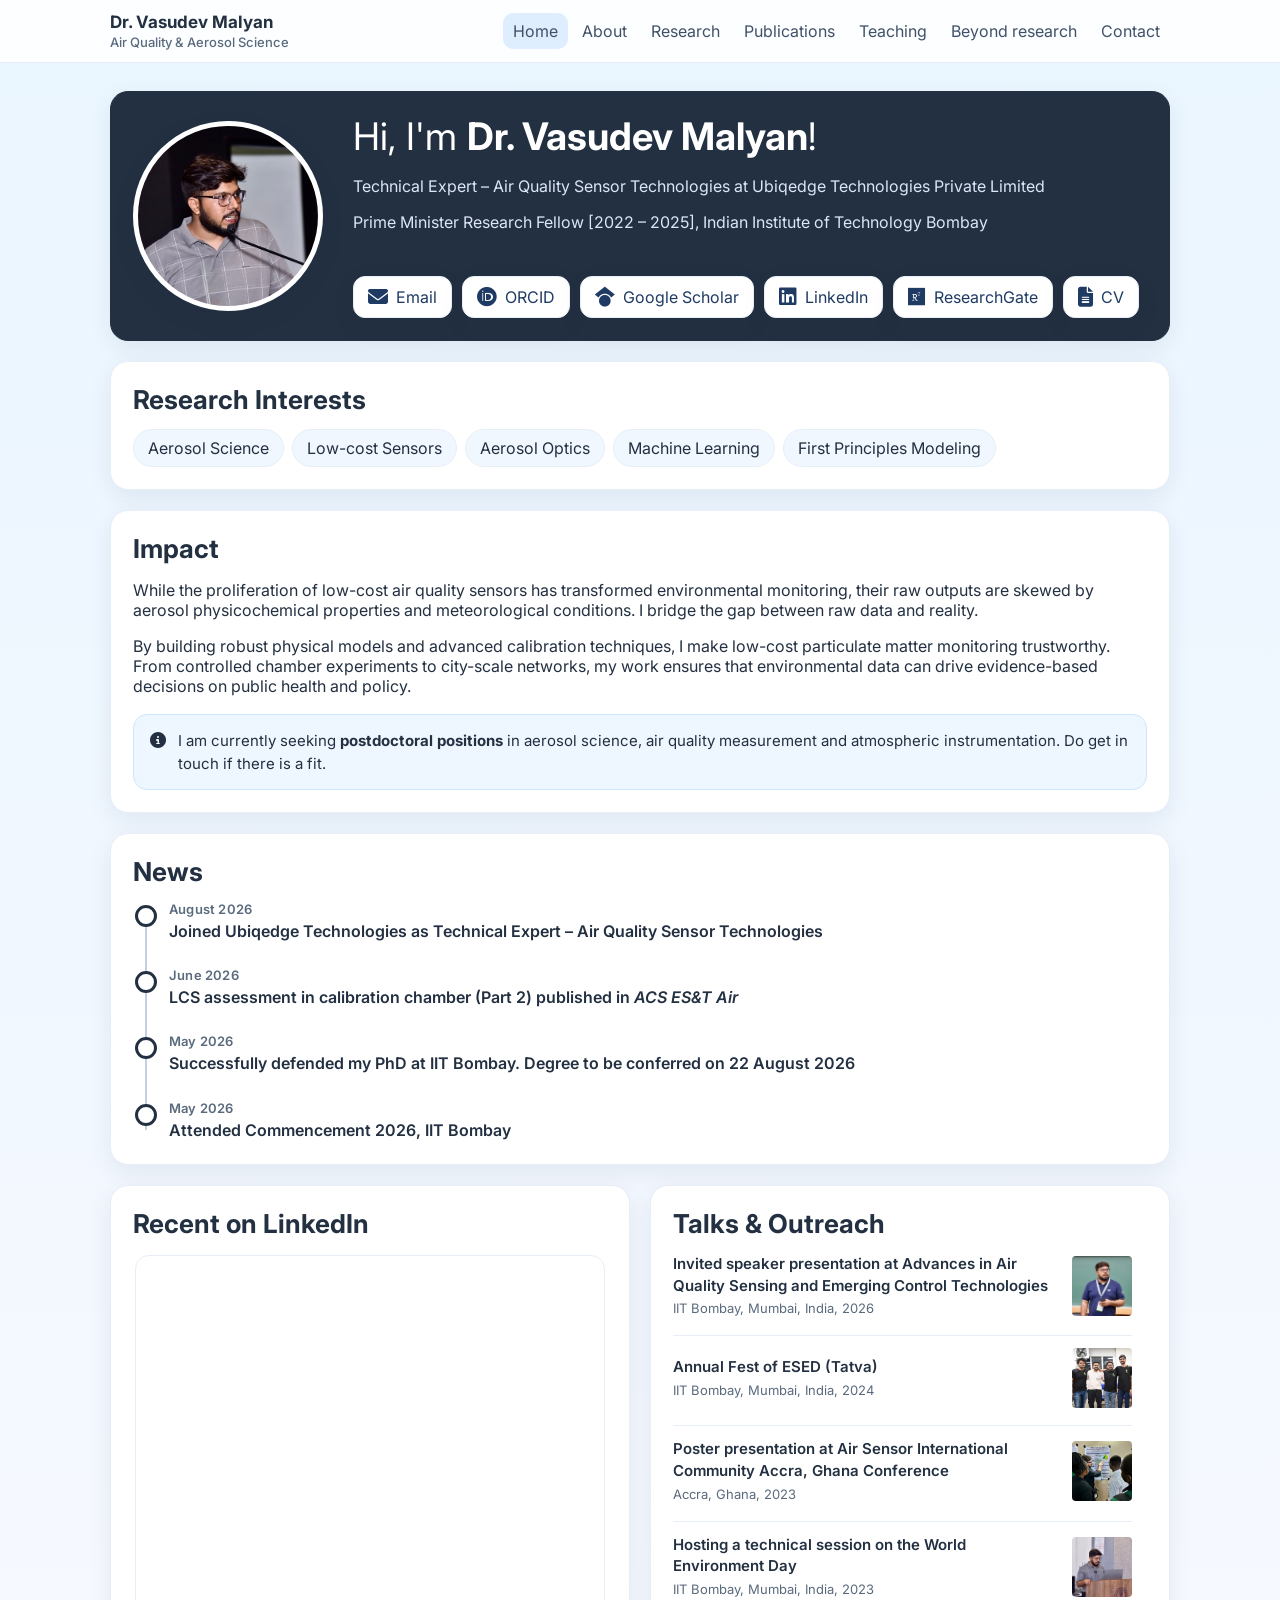
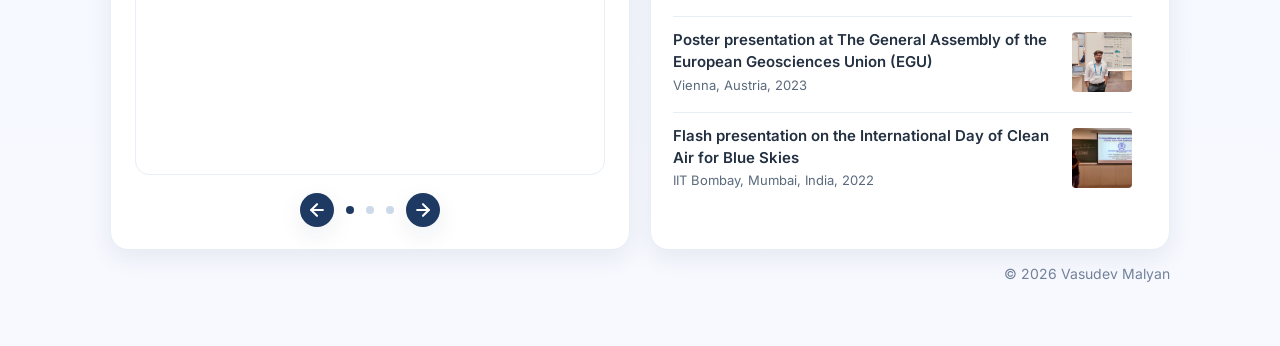
==== commit a3fd808b: "Update index.html" ====
--- a/index.html
+++ b/index.html
@@ -71,7 +71,7 @@
         <div class="hero-text">
           <h1 style="font-weight: normal;">Hi, I'm <strong style="font-weight: bold;">Dr. Vasudev Malyan</strong>!</h1>
           <p style="margin-bottom: 6px;">Technical Expert &ndash; Air Quality Sensor Technologies at Ubiqedge Technologies Private Limited</p>
-          <p style="margin-bottom: 44px;"><a class="cert-link" href="assets/PMRF_Certificate_Vasudev_Malyan.pdf" target="_blank" rel="noreferrer" title="View certificate (PDF)">Prime Minister Research Fellow [2022 &ndash; 2025]<i class="fa-solid fa-arrow-up-right-from-square"></i></a>, Indian Institute of Technology Bombay</p>
+          <p style="margin-bottom: 44px;"><a class="cert-link" href="assets/PMRF_Certificate_Vasudev_Malyan.pdf" target="_blank" rel="noreferrer" title="View certificate (PDF)">Prime Minister Research Fellow [2022 &ndash; 2025]</a>, Indian Institute of Technology Bombay</p>
           <div class="cta">
             <a class="btn" href="mailto:malyanvasudev@gmail.com"><i class="fa-solid fa-envelope"></i> Email</a>
             <a class="btn" href="https://orcid.org/0000-0003-4185-0477" target="_blank" rel="noreferrer"><i class="fa-brands fa-orcid"></i> ORCID</a>
--- a/style.css
+++ b/style.css
@@ -124,9 +124,8 @@
    Placed after `.card.dark a:not(.btn)` so it wins on source order without
    needing !important. The link stays the same colour as the surrounding
    sentence; only the small trailing arrow marks it as clickable. */
-.card.dark a.cert-link{color:inherit;text-decoration:none}
-.card.dark a.cert-link:hover{color:inherit;text-decoration:none;opacity:.75}
-.card.dark a.cert-link i{font-size:.72em;margin-left:6px;opacity:.55;vertical-align:1px}
+.card.dark a.cert-link{color:inherit;text-decoration:none;transition:opacity .2s ease}
+.card.dark a.cert-link:hover{color:inherit;text-decoration:underline;text-underline-offset:3px;opacity:.85}
 .card.dark a.cert-link{transition:opacity .2s ease}
 
 /* Alternative treatment: a small outlined pill, echoing the .chip shape.
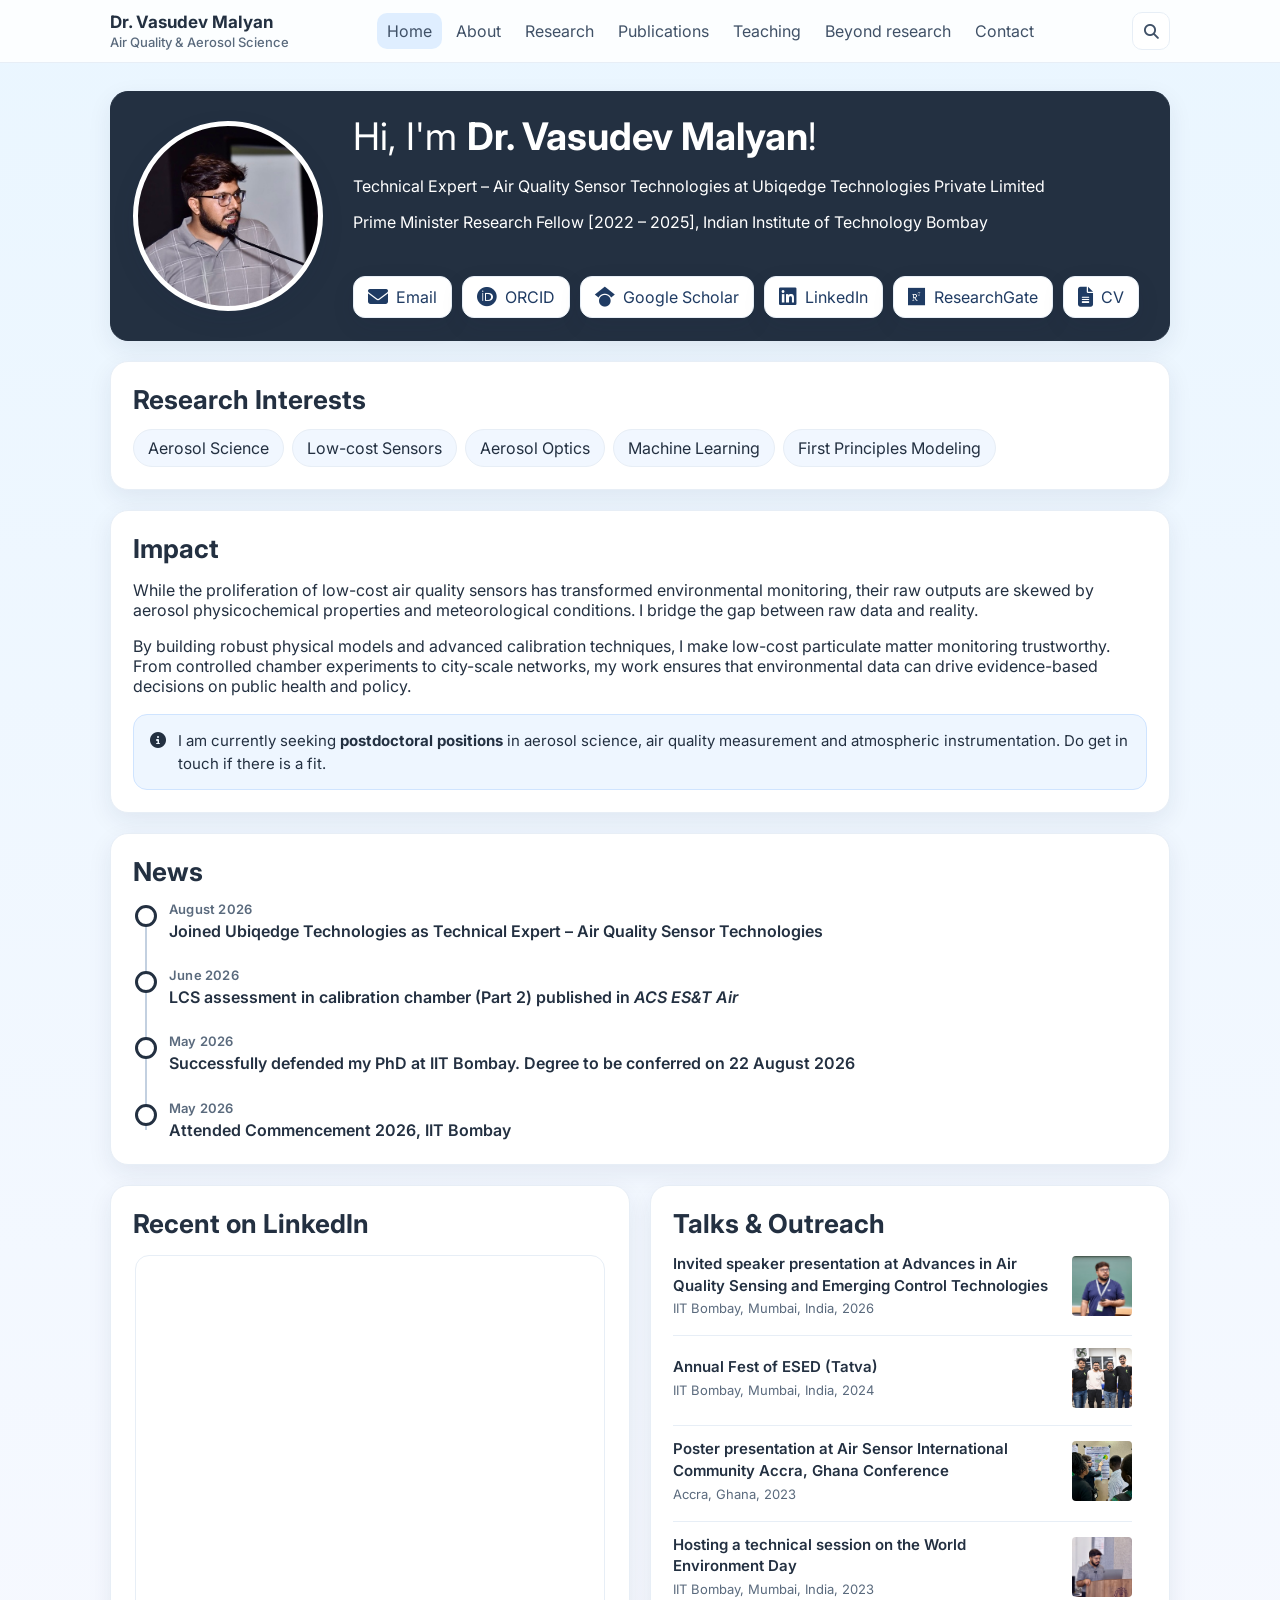
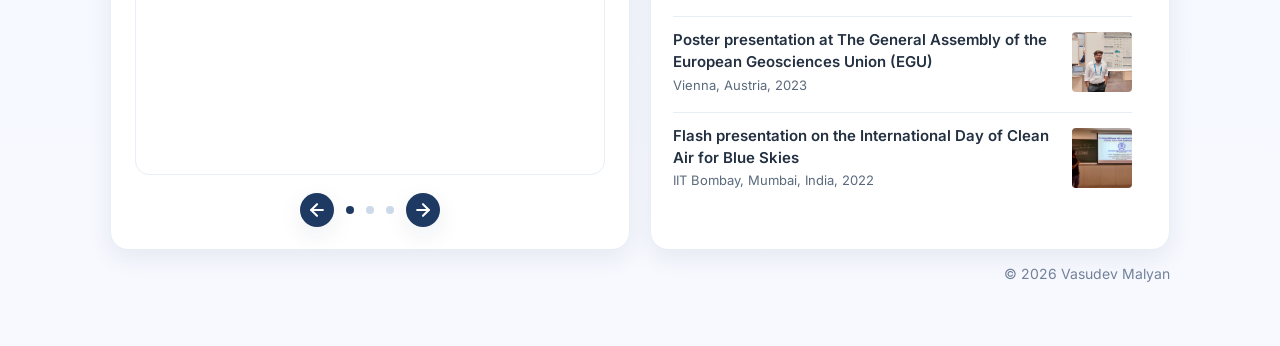
==== commit 29e69283: "Update index.html" ====
--- a/index.html
+++ b/index.html
@@ -292,6 +292,6 @@
   go(0);
 })();
 </script>
-
+<script src="search.js" defer></script>
 </body>
 </html>
--- a/style.css
+++ b/style.css
@@ -105,7 +105,7 @@
 /* ---------- dark card (hero, page headings) ---------- */
 .card.dark{background:var(--deep);border-color:var(--deep);color:#fff}
 .card.dark h1,.card.dark h2,.card.dark h3{color:#fff}
-.card.dark p{color:#dbe6f7}
+.card.dark p{color:#fff}
 .card.dark strong{color:#fff}
 .card.dark a:not(.btn){color:#a8ccff}
 
@@ -126,7 +126,6 @@
    sentence; only the small trailing arrow marks it as clickable. */
 .card.dark a.cert-link{color:inherit;text-decoration:none;transition:opacity .2s ease}
 .card.dark a.cert-link:hover{color:inherit;text-decoration:underline;text-underline-offset:3px;opacity:.85}
-.card.dark a.cert-link{transition:opacity .2s ease}
 
 /* Alternative treatment: a small outlined pill, echoing the .chip shape.
    Swap the anchor's class from cert-link to cert-pill to use it. */
@@ -169,6 +168,65 @@
 .cv-note{margin:8px 0 0;font-size:14px;color:var(--muted);line-height:1.55}
 .cv-note em{color:var(--text);font-style:normal;font-weight:700;text-decoration:underline}
 .cv-grade{font-weight:600;color:var(--text)}
+
+/* ---------- CV thread (about page: experience, education) ----------
+   LinkedIn-style: organisation logo and name head the entry, its positions
+   hang beneath on a ringed-dot timeline matching the .thread news list.
+
+   NOTE: the `*{box-sizing:border-box}` reset at the top of this file does
+   NOT reach ::before/::after — the universal selector does not match
+   pseudo-elements. The circle therefore sets box-sizing explicitly, so
+   --dot is its true outer diameter (border included) and the rail's
+   centre-line maths below actually lands on the circle's centre.
+
+   Geometry is driven by the two variables below, so nudging the dot moves
+   the rail with it and the two can never drift apart:
+     --dot         diameter of the ringed circle
+     --dot-centre  distance from the top of a position to that circle's
+                   centre. A 16.5px/1.45 title line box is 23.9px tall, so
+                   its middle is 11.96px, so 12px centres the circle on
+                   the title. Raise or lower this one number to taste.
+   The rail runs centre-to-centre but is painted BEHIND the circles, so the
+   white fill hides its first and last few pixels — exactly how the News
+   timeline looks on the home page.
+   Horizontally: logo is 48px, so its centre is x = 24; .cv-roles is
+   indented 15px and the circle is 18px, putting its centre at 15 + 9 = 24
+   as well. Position text is indented 47px to start at 15 + 47 = 62, flush
+   with the organisation name (48 logo + 14 gap). */
+.cv-orgs{list-style:none;margin:0;padding:0}
+.cv-orgs > li + li{margin-top:26px;padding-top:24px;border-top:1px solid var(--border)}
+
+.cv-org-head{display:flex;align-items:flex-start;gap:14px}
+.cv-logo{width:48px;height:48px;flex-shrink:0;object-fit:contain;border-radius:8px;background:#fff}
+.cv-org-name{font-size:16.5px;font-weight:700;line-height:1.45}
+.cv-org-span{display:block;color:var(--muted);font-size:15px;font-weight:500;margin-top:3px;
+  line-height:1.5;letter-spacing:.2px}
+
+/* the middle dot is small at this size — scale it without moving the baseline */
+.sep{font-size:1.8em;line-height:0;vertical-align:-.08em;margin:0 3px;opacity:.75}
+
+.cv-roles{--dot:20px;--dot-centre:12px;
+  list-style:none;margin:16px 0 0 15px;padding:0;position:relative}
+.cv-roles > li{position:relative;padding:0 0 24px 47px}
+.cv-roles > li:last-child{padding-bottom:0}
+.cv-roles > li::before{content:"";position:absolute;left:0;box-sizing:border-box;
+  top:calc(var(--dot-centre) - var(--dot) / 2);
+  width:var(--dot);height:var(--dot);border-radius:50%;
+  background:#fff;border:3px solid var(--deep);z-index:2}
+/* one rail segment per position, running centre to centre: it starts at this
+   circle's middle and ends at the next one's, which sits --dot-centre below
+   this item's bottom edge. The last position has nothing below it to join. */
+.cv-roles > li::after{content:"";position:absolute;left:calc(var(--dot) / 2 - 1px);
+  top:var(--dot-centre);bottom:calc(var(--dot-centre) * -1);
+  width:2px;background:#c3d0e0;z-index:1}
+.cv-roles > li:last-child::after{display:none}
+
+.cv-role-title{font-size:16.5px;font-weight:600;line-height:1.45}
+.cv-role-dates{color:var(--muted);font-size:15px;font-weight:500;margin-top:3px;
+  line-height:1.5;letter-spacing:.2px}
+.cv-role-note{margin:8px 0 0;font-size:16.5px;color:var(--muted);line-height:1.55}
+.cv-role-note em{color:var(--text);font-style:normal;font-weight:700;text-decoration:underline}
+.cv-place{margin-top:8px;font-size:15px;color:var(--muted);line-height:1.5}
 
 /* ---------- awards table ---------- */
 .cv-table{width:100%;border-collapse:collapse}
@@ -345,9 +403,76 @@
   .cv-entry,.cv-entry tbody,.cv-entry tr,.cv-entry td{display:block;width:auto}
   .cv-entry .right{text-align:left;padding-left:0;white-space:normal;margin-bottom:4px}
   .cv-table .yr{padding-right:16px}
+
+  /* CV thread: a smaller logo leaves more room for long institute names.
+     40px logo -> centre at 20, so the rail indent drops to 20 - 9 = 11px,
+     and the text indent to 40 + 12 - 11 = 41px to stay flush with the name. */
+  .cv-logo{width:40px;height:40px}
+  .cv-org-head{gap:12px}
+  .cv-roles{margin-left:11px}
+  .cv-roles > li{padding-left:41px}
 }
 
 @media (prefers-reduced-motion: reduce){
   html{scroll-behavior:auto}
   .carousel-slides{transition:none}
 }
+
+/* ---------- site search (icon in nav + overlay) ----------
+   Append this block to the end of style.css. The markup it styles is
+   created by search.js, so there is nothing to add to the pages except
+   the script tag. */
+
+.search-btn{
+  display:inline-flex;align-items:center;justify-content:center;
+  width:38px;height:38px;flex-shrink:0;
+  border:1px solid var(--border);border-radius:10px;
+  background:#fff;color:#405167;font-size:15px;cursor:pointer;
+  transition:background-color .2s ease,color .2s ease}
+.search-btn:hover{background:#edf4ff;color:var(--accent)}
+.search-btn:focus-visible{outline:2px solid var(--accent);outline-offset:2px}
+
+.search-overlay{
+  position:fixed;inset:0;z-index:60;
+  background:rgba(21,40,76,.42);backdrop-filter:blur(3px);
+  display:flex;align-items:flex-start;justify-content:center;
+  padding:12vh 20px 20px}
+.search-overlay[hidden]{display:none}
+
+.search-panel{
+  width:100%;max-width:660px;background:#fff;
+  border:1px solid var(--border);border-radius:var(--radius);
+  box-shadow:0 24px 60px rgba(21,40,76,.28);overflow:hidden}
+
+.search-field{display:flex;align-items:center;gap:12px;padding:16px 18px;
+  border-bottom:1px solid var(--border)}
+.search-field > i{color:var(--muted);font-size:16px;flex-shrink:0}
+.search-field input{
+  flex:1 1 auto;min-width:0;border:none;outline:none;background:none;
+  font-family:inherit;font-size:17px;color:var(--text)}
+.search-field input::placeholder{color:#94a3b6}
+.search-field input::-webkit-search-cancel-button{display:none}
+.search-close{
+  flex-shrink:0;border:1px solid var(--border);border-radius:8px;background:#f7fafd;
+  color:var(--muted);font-family:inherit;font-size:12px;font-weight:600;
+  padding:4px 8px;cursor:pointer}
+.search-close:hover{background:#edf4ff;color:var(--accent)}
+
+.search-results{max-height:58vh;overflow-y:auto;padding:8px}
+.search-msg{padding:22px 14px;color:var(--muted);font-size:15px;text-align:center}
+
+.search-hit{
+  display:block;padding:12px 14px;border-radius:12px;
+  color:var(--text);text-decoration:none}
+.search-hit:hover,.search-hit.is-active{background:#f2f8ff;text-decoration:none}
+.search-hit-meta{
+  display:block;font-size:12.5px;font-weight:600;letter-spacing:.3px;
+  text-transform:uppercase;color:var(--accent);margin-bottom:3px}
+.search-hit-text{display:block;font-size:15px;line-height:1.55;color:var(--text)}
+.search-hit mark{background:#ffeaa7;color:inherit;border-radius:3px;padding:0 2px}
+
+@media(max-width:720px){
+  .search-overlay{padding:8vh 14px 14px}
+  .search-field input{font-size:16px}   /* 16px stops iOS zooming on focus */
+  .search-btn{width:34px;height:34px}
+}
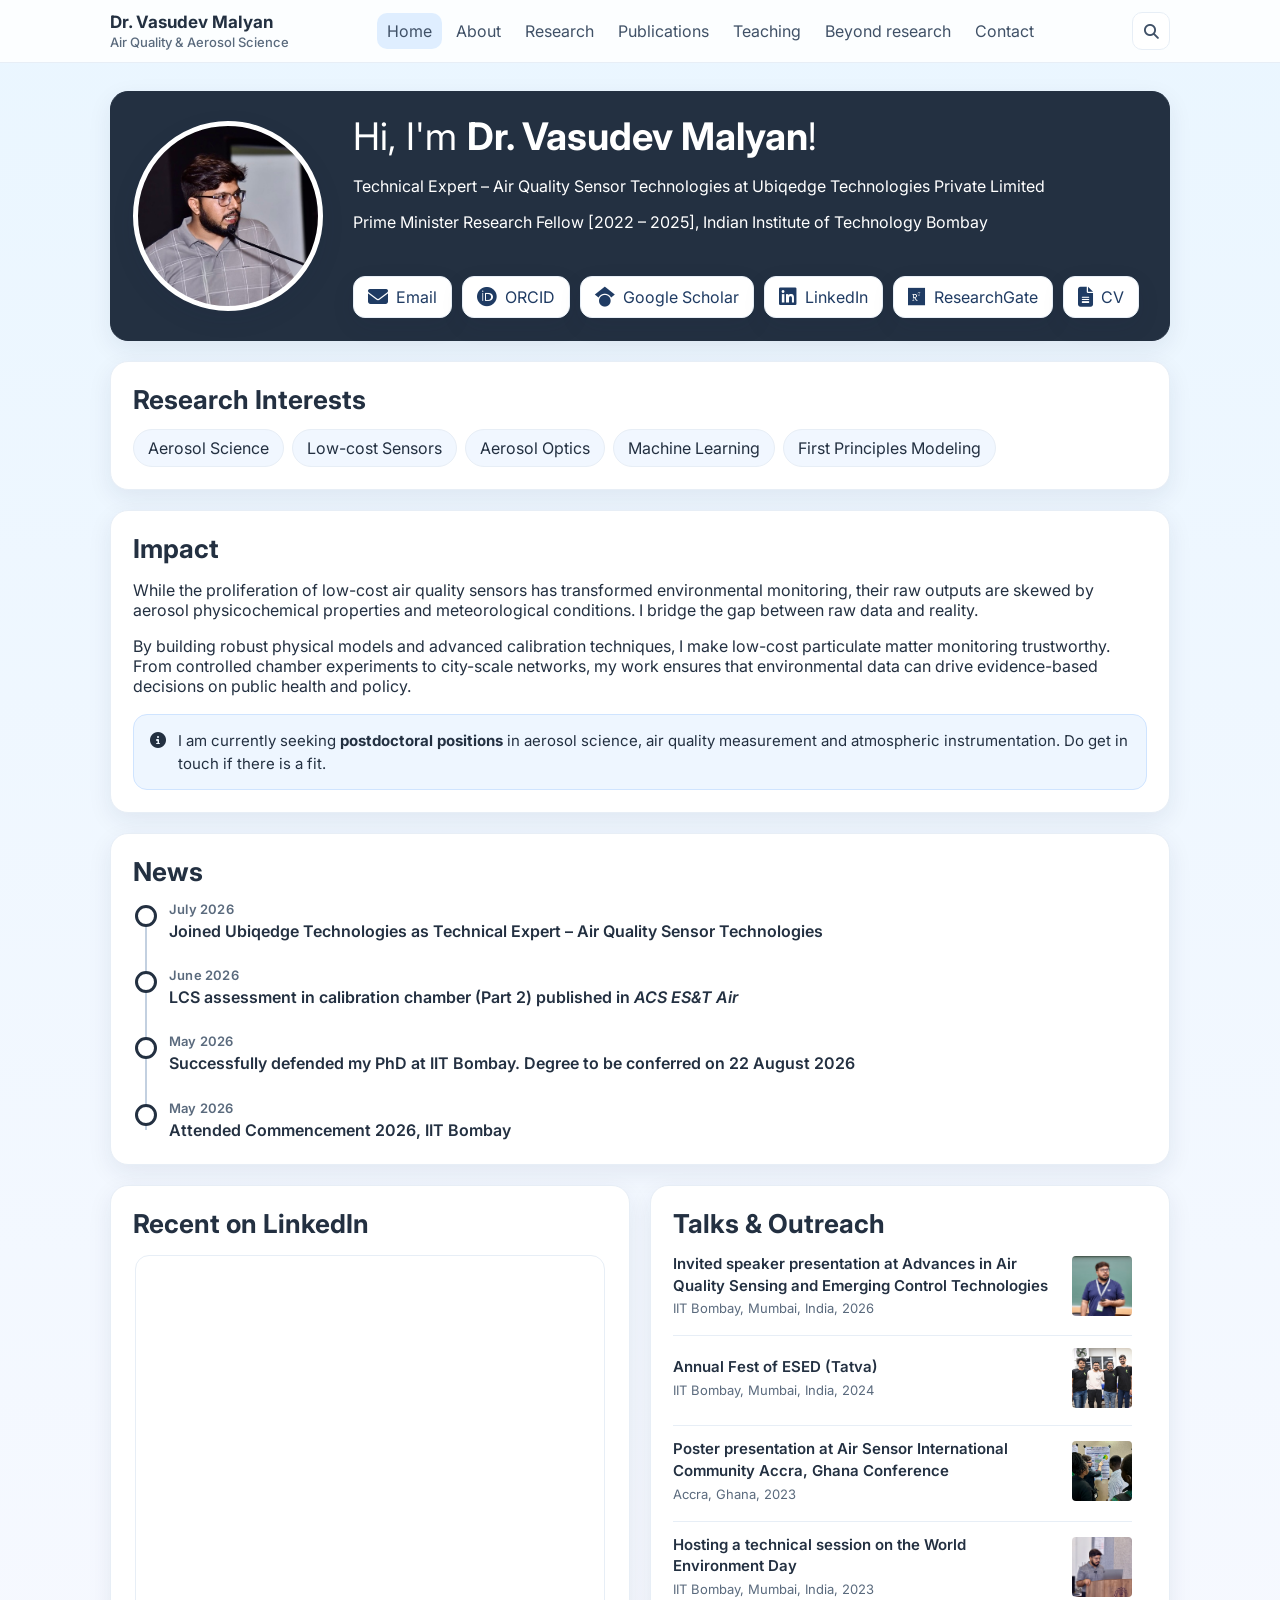
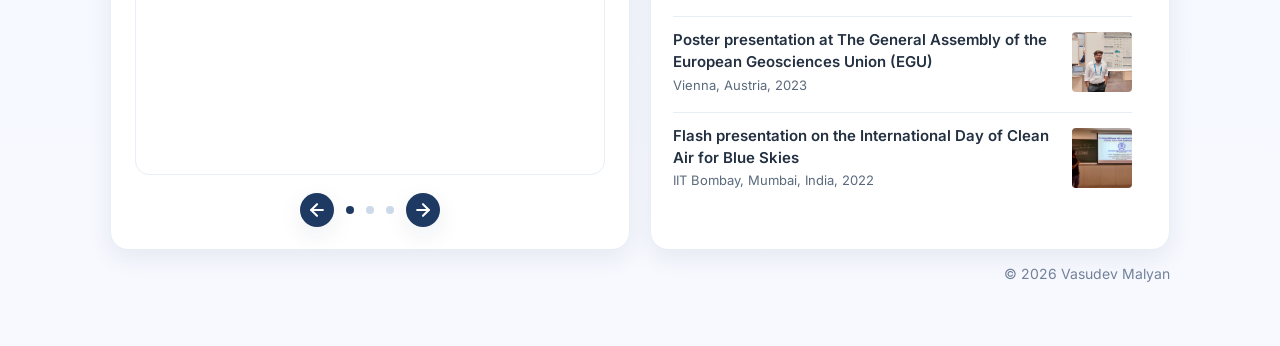
==== commit d3e8e7d8: "Update index.html" ====
--- a/index.html
+++ b/index.html
@@ -113,7 +113,7 @@
         <ul class="thread">
 
           <li>
-            <span class="when">August 2026</span>
+            <span class="when">July 2026</span>
             <span class="what">Joined Ubiqedge Technologies as Technical Expert &ndash; Air Quality Sensor Technologies</span>
           </li>
 
